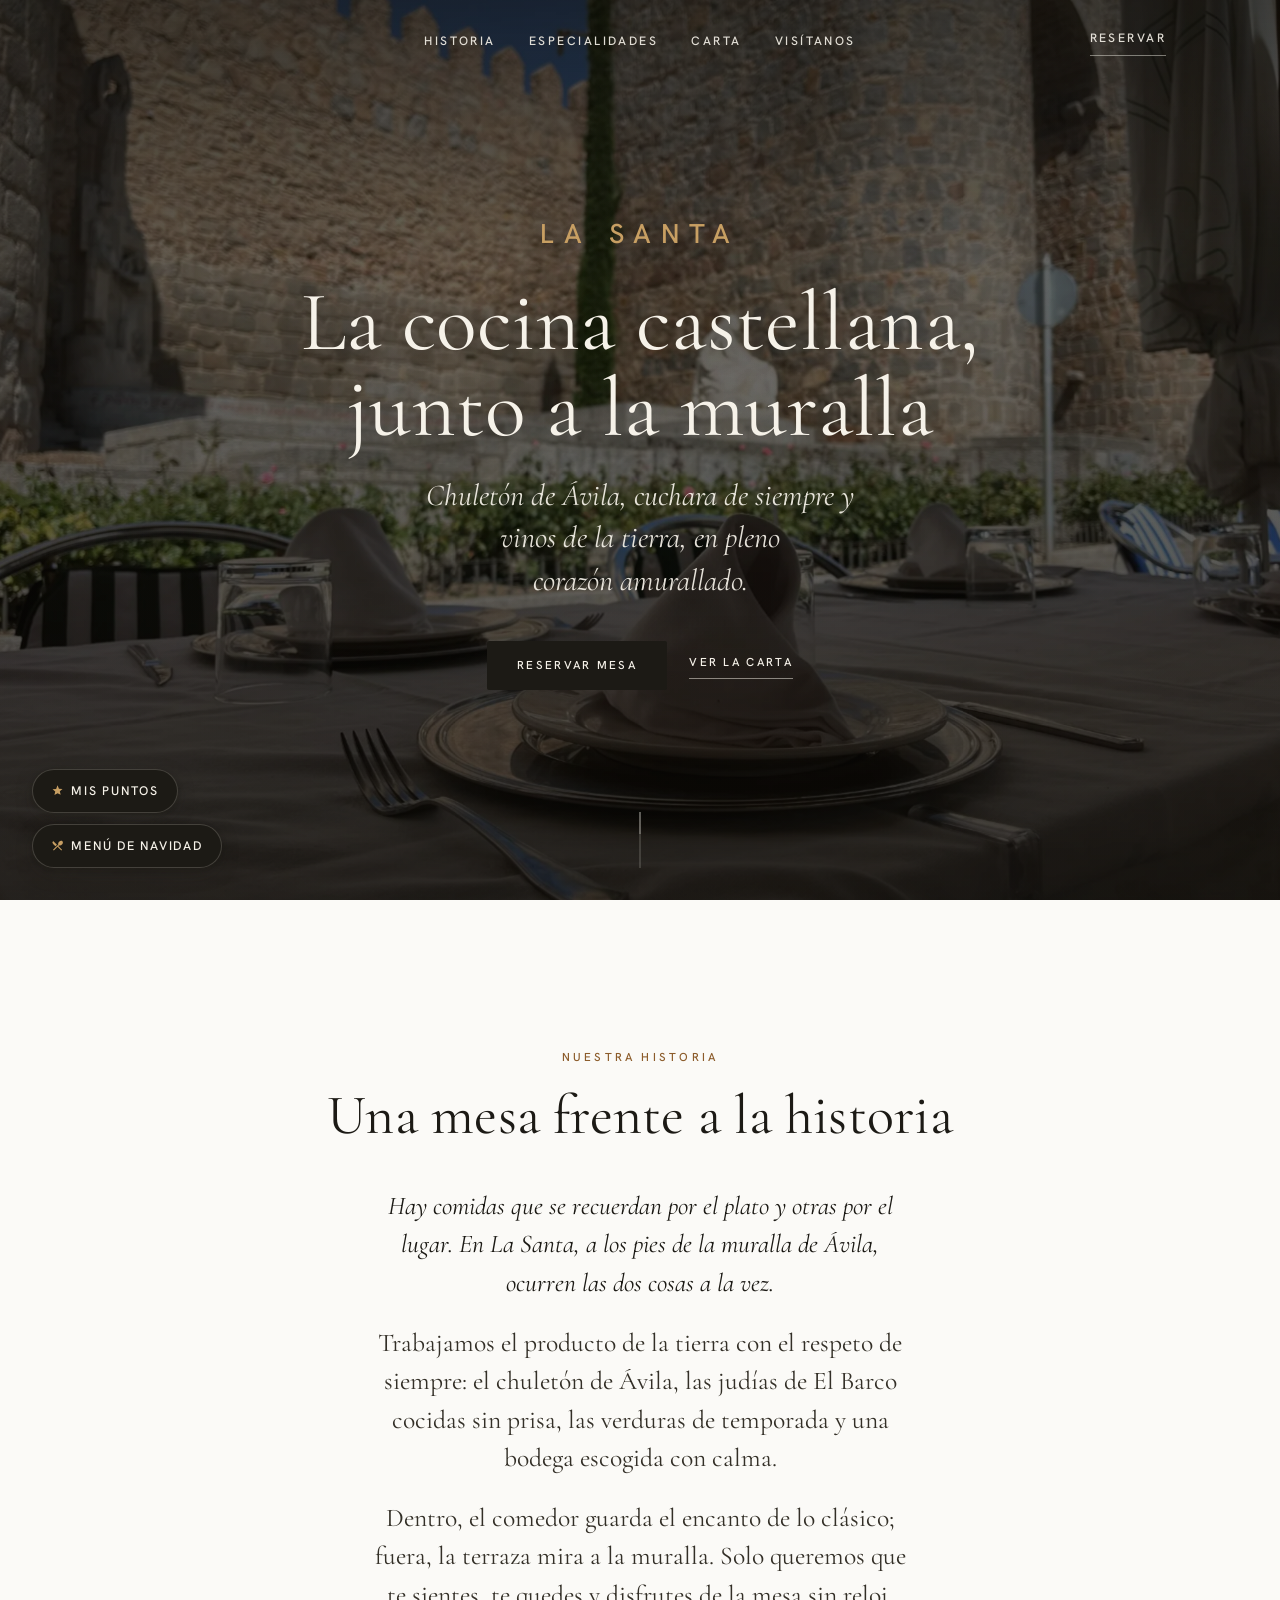
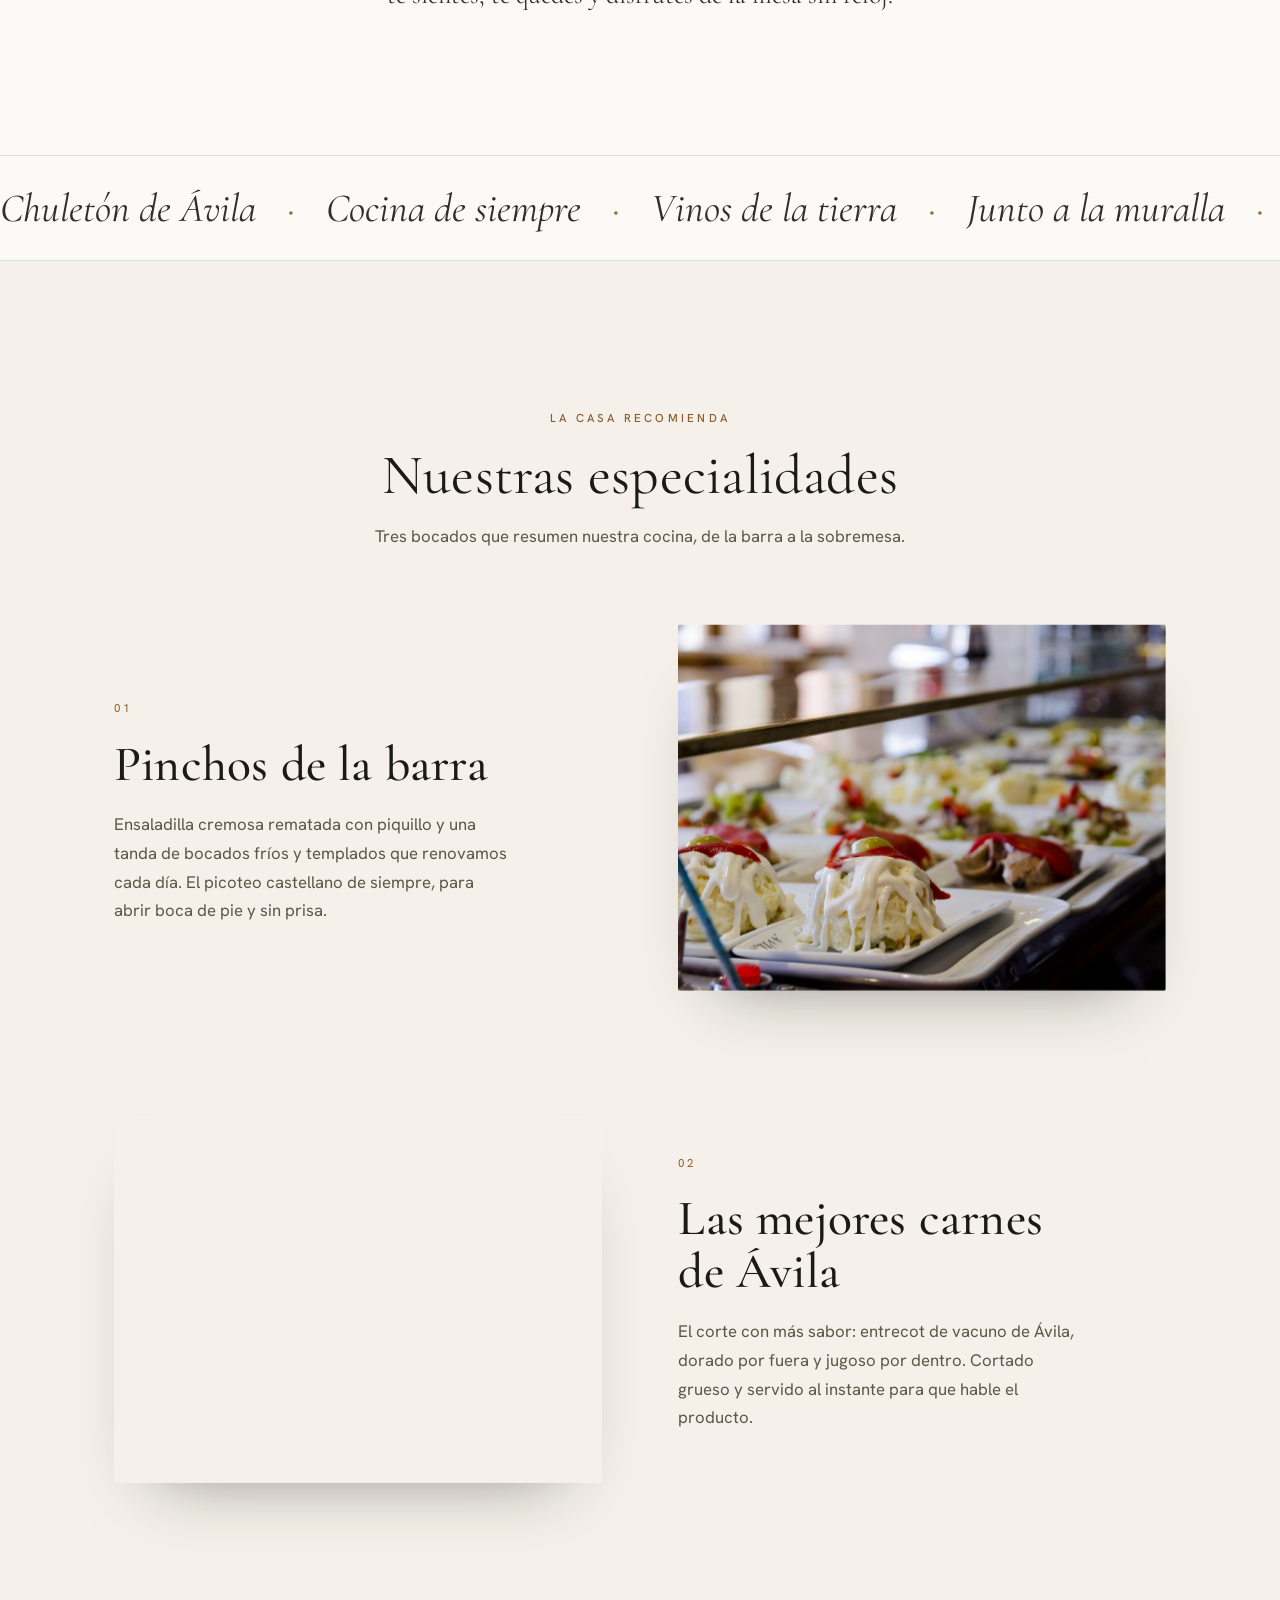
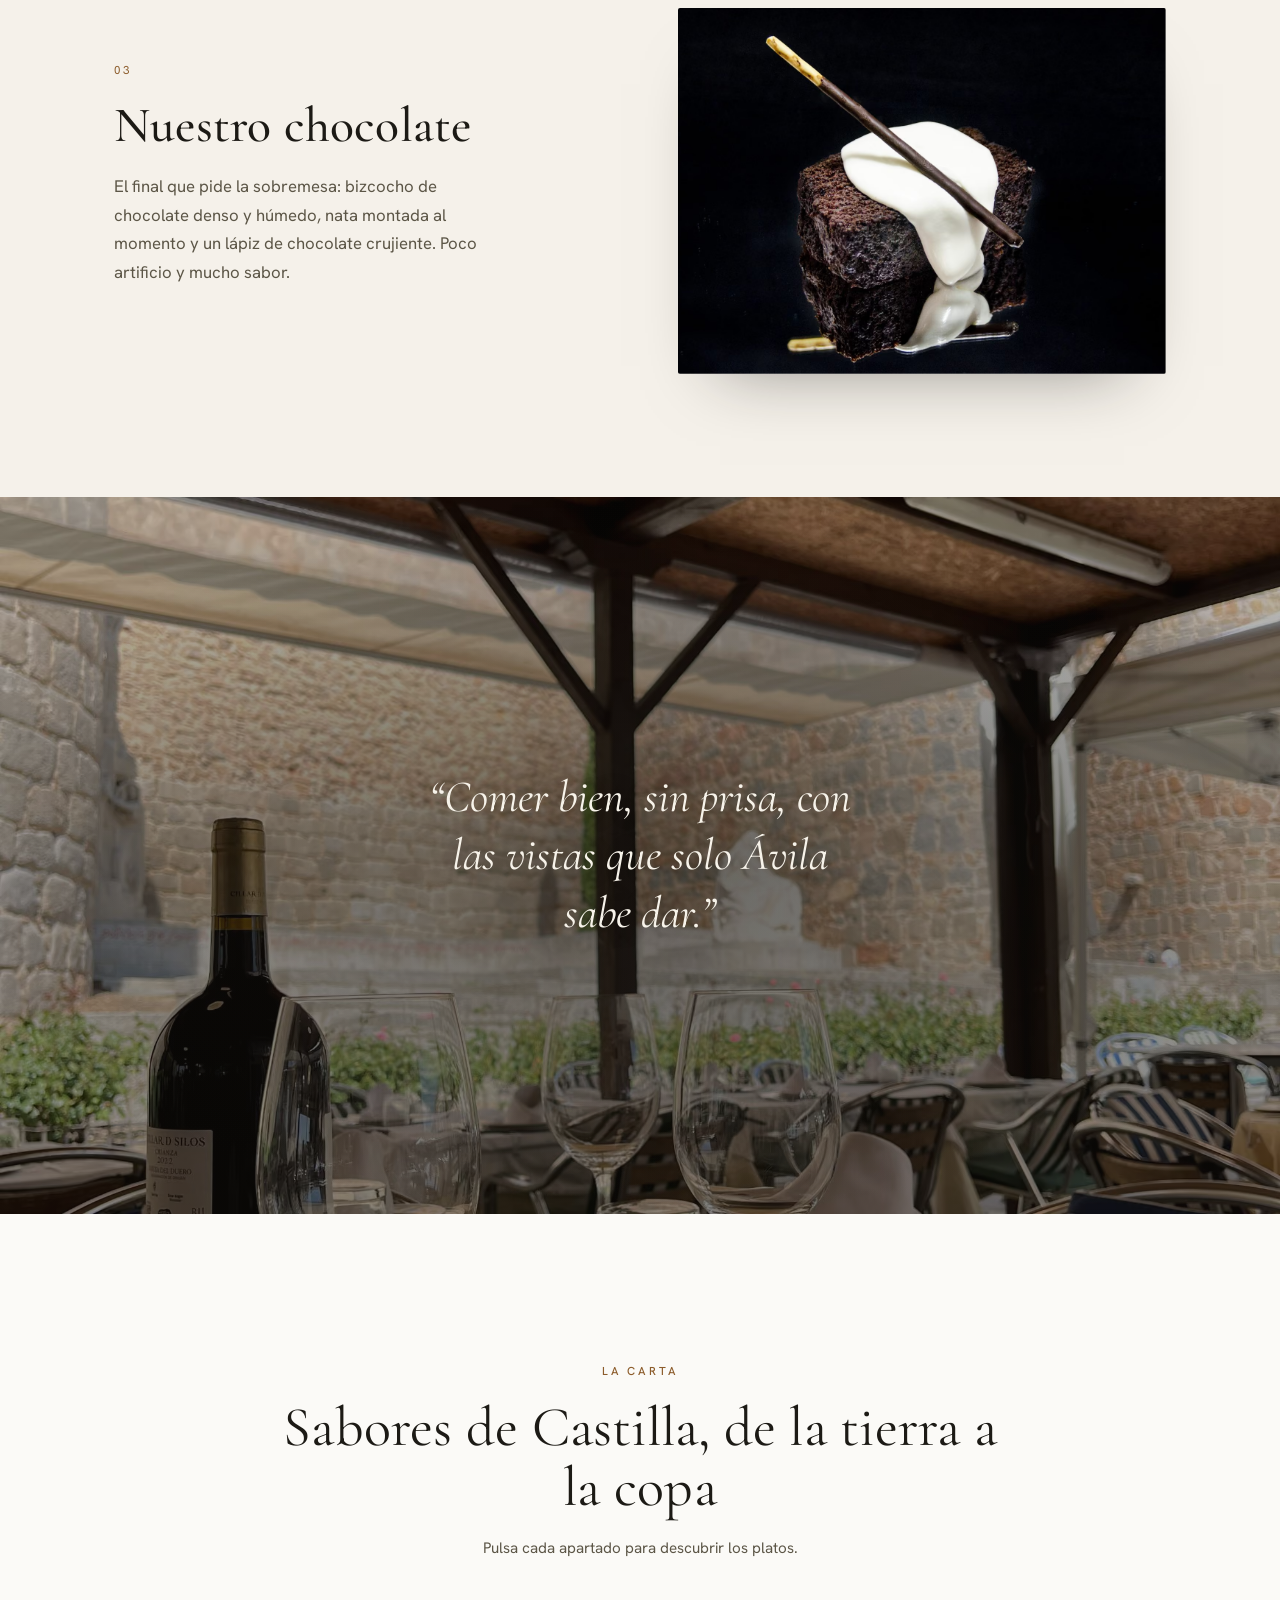
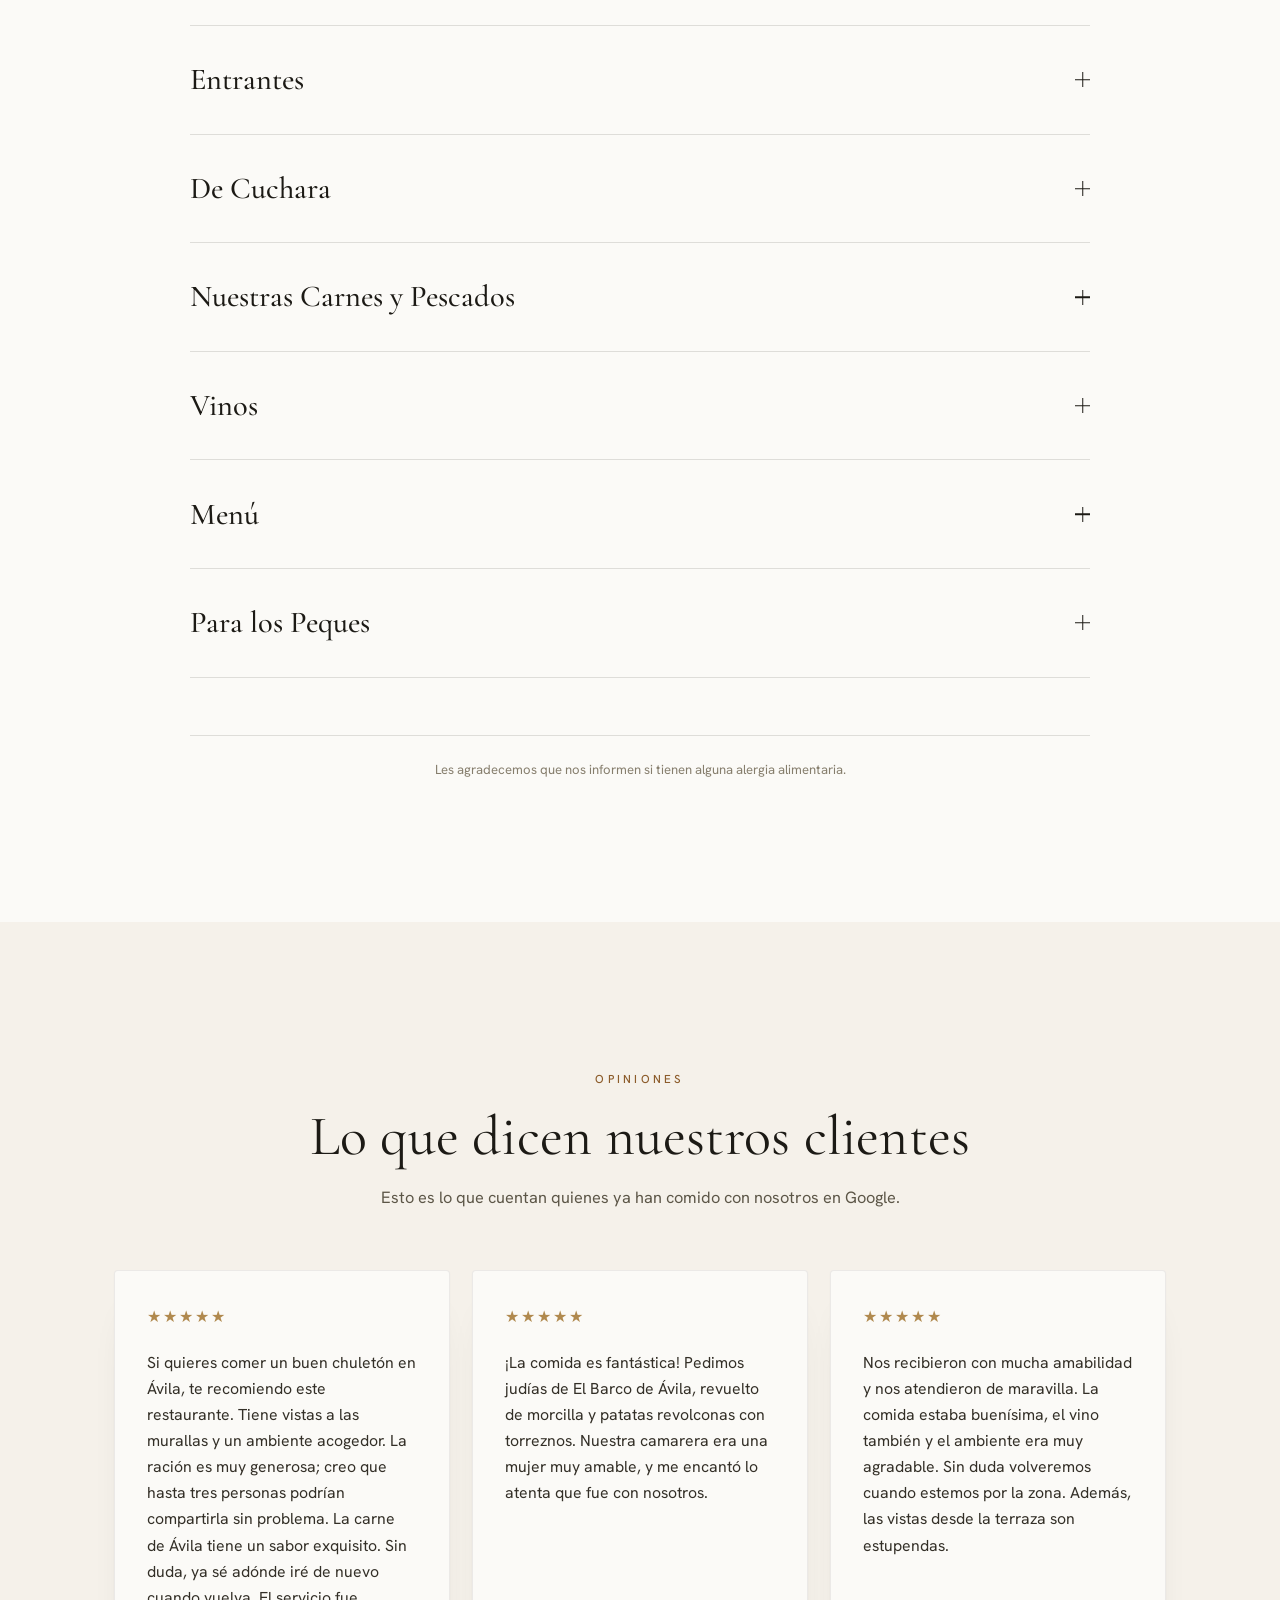
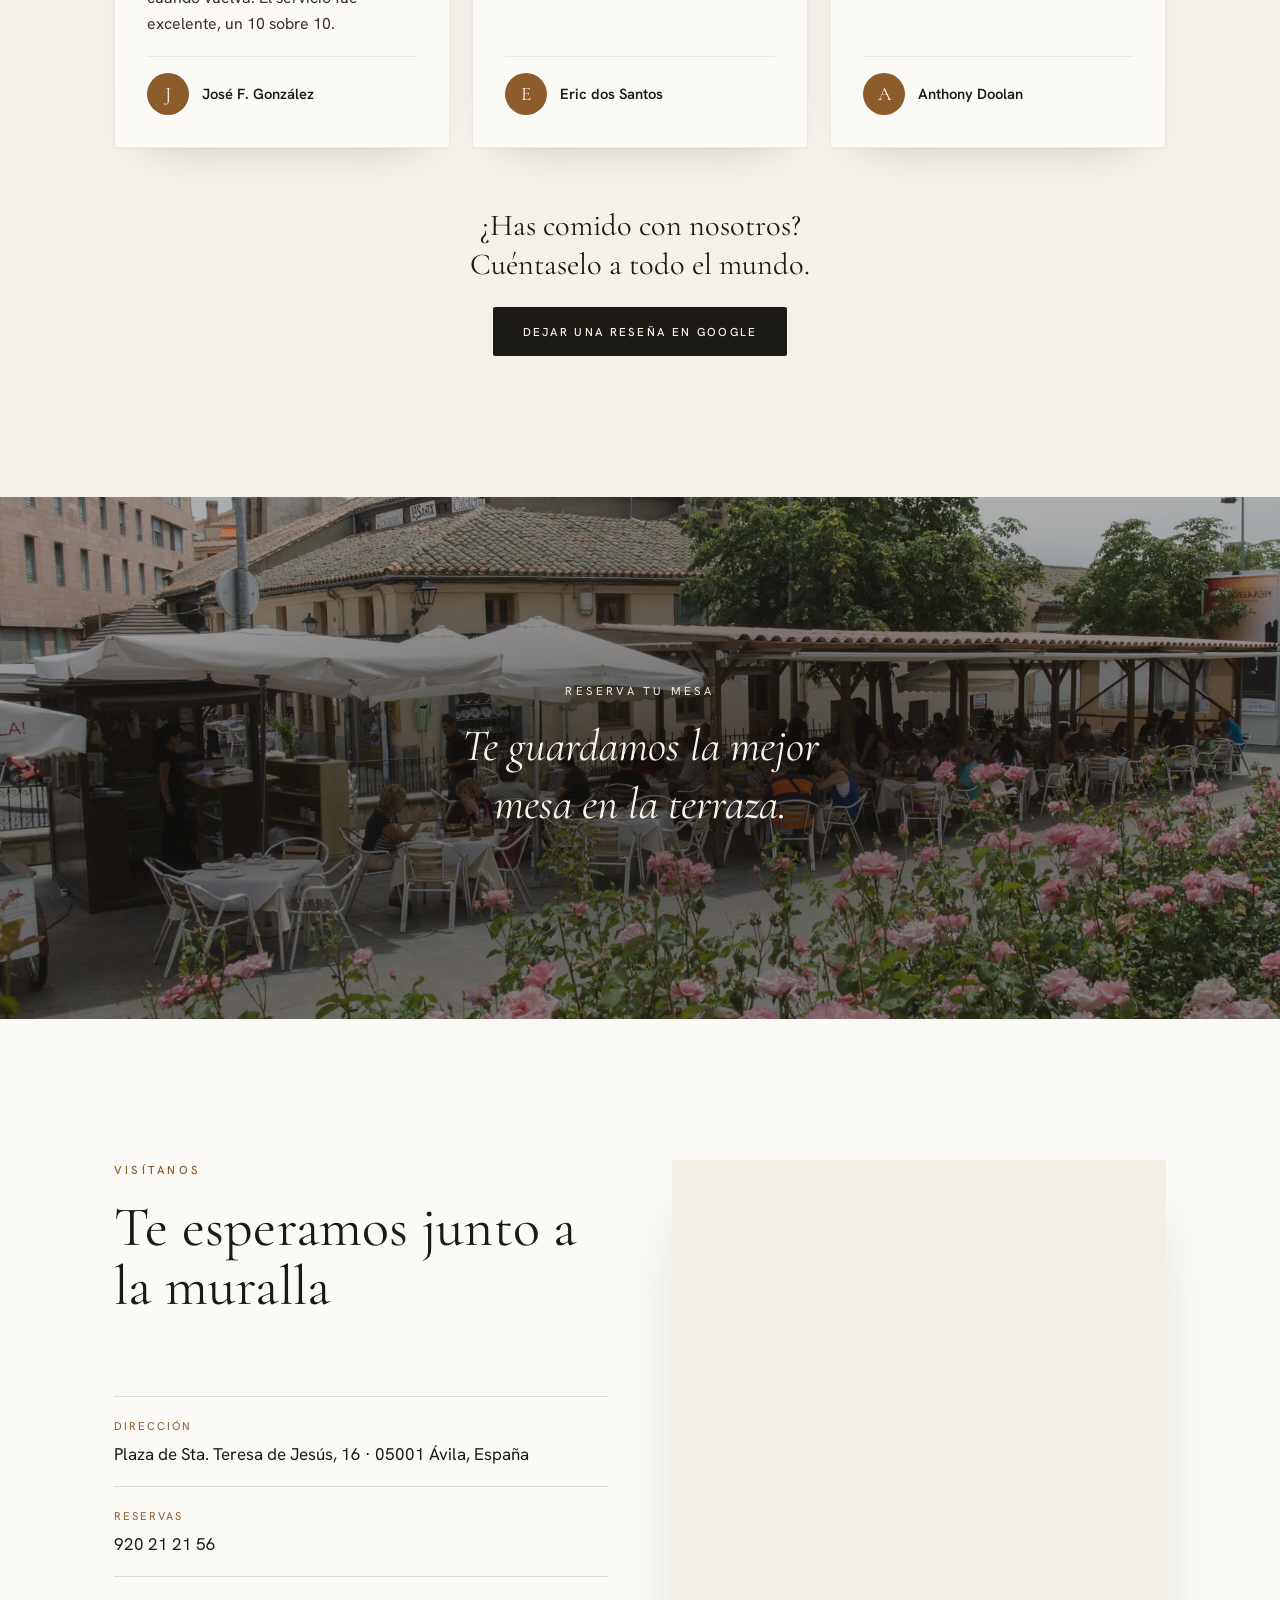
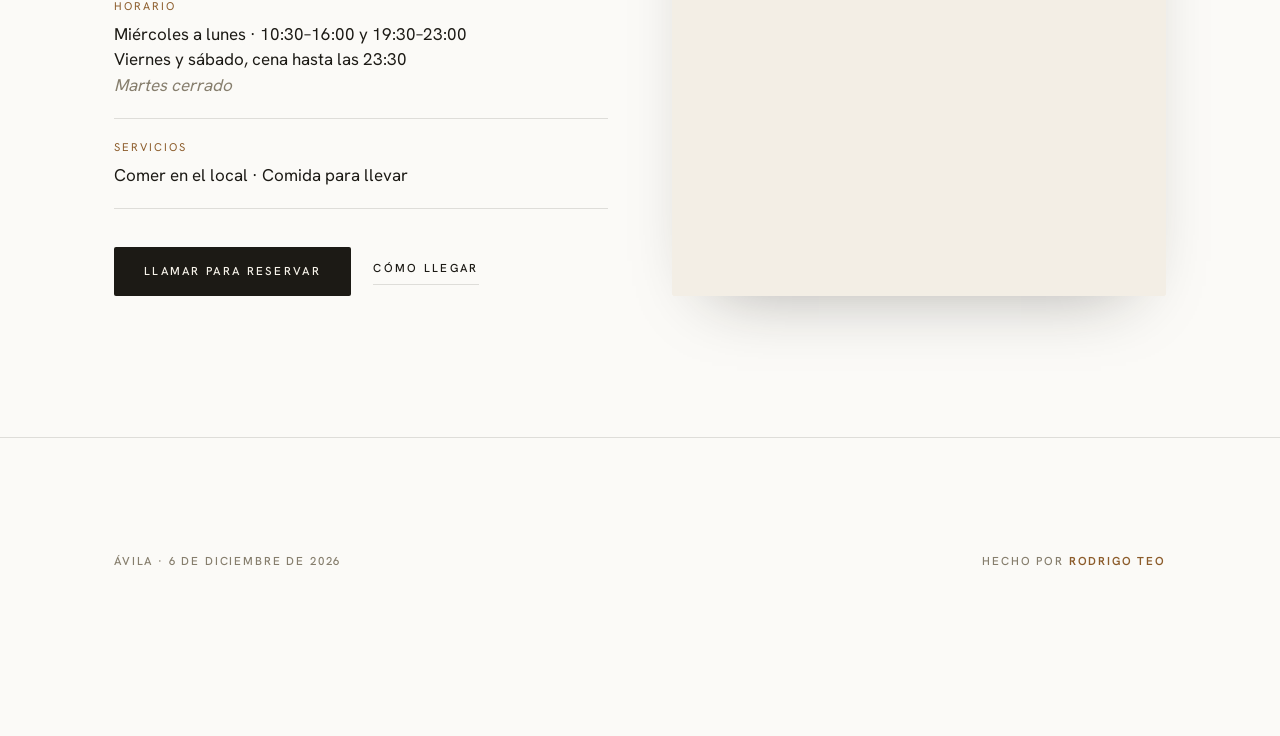
==== site/index.html @ 910de4ee "Mapa vetorial limpo, sem icones, nas cores do La Santa Troca Leaflet por MapLibre com o estilo Posit" ====
<!doctype html>
<html lang="es">
<head>
<meta charset="utf-8">
<meta name="viewport" content="width=device-width, initial-scale=1, viewport-fit=cover">
<title>La Santa</title>
<meta name="description" content="Restaurante La Santa, cocina castellana en el corazón amurallado de Ávila. Chuletón de Ávila, guisos de cuchara, tablas y vinos de la tierra. Reserva tu mesa junto a la muralla.">
<meta name="theme-color" content="#FBFAF7">
<meta name="author" content="Restaurante La Santa">
<link rel="canonical" href="https://restaurantelasanta.es/">

<meta property="og:type" content="restaurant">
<meta property="og:site_name" content="Restaurante La Santa">
<meta property="og:locale" content="es_ES">
<meta property="og:title" content="La Santa · Restaurante Castellano en Ávila">
<meta property="og:description" content="Cocina castellana junto a la muralla de Ávila. Chuletón de Ávila, cuchara, tablas y vinos de la tierra.">
<meta property="og:url" content="https://restaurantelasanta.es/">
<meta property="og:image" content="https://restaurantelasanta.es/images/og-image.jpg">
<meta property="og:image:width" content="1200">
<meta property="og:image:height" content="630">
<meta property="og:image:alt" content="Mesa vestida frente a las murallas de Ávila en el Restaurante La Santa">

<meta name="twitter:card" content="summary_large_image">
<meta name="twitter:title" content="La Santa · Restaurante Castellano en Ávila">
<meta name="twitter:description" content="Cocina castellana junto a la muralla de Ávila. Reserva tu mesa.">
<meta name="twitter:image" content="https://restaurantelasanta.es/images/og-image.jpg">

<link rel="icon" href="favicon.ico?v=2" sizes="any">
<link rel="icon" type="image/png" sizes="32x32" href="favicon-32.png?v=2">
<link rel="icon" type="image/png" sizes="16x16" href="favicon-16.png?v=2">
<link rel="apple-touch-icon" href="apple-touch-icon.png?v=2">
<link rel="manifest" href="site.webmanifest">

<link rel="preload" as="font" type="font/woff2" href="cormorant.woff2" crossorigin>
<link rel="preload" as="font" type="font/woff2" href="cormorant-italic.woff2" crossorigin>
<link rel="preload" as="font" type="font/woff2" href="hanken.woff2" crossorigin>

<link rel="stylesheet" href="styles.css?v=19">
<link rel="preload" as="image" href="hero-2000.webp" type="image/webp" fetchpriority="high">

<script>document.documentElement.classList.add('js');</script>
<noscript><style>.acc__panel{max-height:none!important}.reveal-group>*,[data-reveal],[data-hero]{opacity:1!important;transform:none!important}.hero__slide{opacity:1!important}</style></noscript>

<script type="application/ld+json">
{
  "@context": "https://schema.org",
  "@type": "Restaurant",
  "name": "Restaurante La Santa",
  "description": "Restaurante y cafetería de cocina castellana en el corazón amurallado de Ávila. Especialidad en chuletón de Ávila, platos de cuchara, tablas ibéricas y vinos de la tierra.",
  "image": "https://restaurantelasanta.es/images/og-image.jpg",
  "servesCuisine": ["Castellana", "Española", "Tradicional"],
  "priceRange": "20€–30€",
  "currenciesAccepted": "EUR",
  "acceptsReservations": "True",
  "url": "https://restaurantelasanta.es/",
  "telephone": "+34920212156",
  "hasMenu": "https://restaurantelasanta.es/#carta",
  "address": {
    "@type": "PostalAddress",
    "streetAddress": "Plaza de Sta. Teresa de Jesús, 16",
    "addressLocality": "Ávila", "postalCode": "05001", "addressRegion": "Ávila", "addressCountry": "ES"
  },
  "geo": { "@type": "GeoCoordinates", "latitude": 40.6553, "longitude": -4.6961 },
  "review": [
    {"@type":"Review","author":{"@type":"Person","name":"José F. González"},"reviewRating":{"@type":"Rating","ratingValue":"5","bestRating":"5"},"reviewBody":"Si quieres comer un buen chuletón en Ávila, te recomiendo este restaurante. Vistas a las murallas, ambiente acogedor, ración muy generosa y carne de Ávila de sabor exquisito. El servicio, un 10 sobre 10."},
    {"@type":"Review","author":{"@type":"Person","name":"Eric dos Santos"},"reviewRating":{"@type":"Rating","ratingValue":"5","bestRating":"5"},"reviewBody":"¡La comida es fantástica! Judías de El Barco de Ávila, revuelto de morcilla y patatas revolconas con torreznos. Trato muy amable y atento."},
    {"@type":"Review","author":{"@type":"Person","name":"Anthony Doolan"},"reviewRating":{"@type":"Rating","ratingValue":"5","bestRating":"5"},"reviewBody":"Nos recibieron con mucha amabilidad. La comida buenísima, el vino también y el ambiente muy agradable. Las vistas desde la terraza son estupendas."}
  ],
  "openingHoursSpecification": [
    {"@type":"OpeningHoursSpecification","dayOfWeek":["Wednesday","Thursday","Friday","Saturday","Sunday","Monday"],"opens":"10:30","closes":"16:00"},
    {"@type":"OpeningHoursSpecification","dayOfWeek":["Wednesday","Thursday","Sunday","Monday"],"opens":"19:30","closes":"23:00"},
    {"@type":"OpeningHoursSpecification","dayOfWeek":["Friday","Saturday"],"opens":"19:30","closes":"23:30"}
  ]
}
</script>
</head>
<body>

<a class="skip-link" href="#contenido">Saltar al contenido</a>

<!-- NAV -->
<header class="nav" id="nav" data-nav>
  <div class="nav__inner">
    <span class="nav__spacer" aria-hidden="true"></span>
    <nav class="nav__links" aria-label="Navegación principal">
      <a href="#historia">Historia</a>
      <a href="#especialidades">Especialidades</a>
      <a href="#carta">Carta</a>
      <a href="#info">Visítanos</a>
    </nav>
    <div class="nav__actions">
      <a class="nav__reserve" href="#info" data-scroll>Reservar</a>
      <button class="nav__toggle" type="button" aria-label="Abrir menú" aria-expanded="false" aria-controls="mobileMenu" data-menu-toggle><span></span><span></span></button>
    </div>
  </div>
</header>

<!-- MOBILE MENU -->
<div class="mobile-menu" id="mobileMenu" data-mobile-menu aria-hidden="true">
  <nav class="mobile-menu__nav" aria-label="Navegación móvil">
    <a href="#inicio" data-scroll>Inicio</a>
    <a href="#historia" data-scroll>Historia</a>
    <a href="#especialidades" data-scroll>Especialidades</a>
    <a href="#carta" data-scroll>Carta</a>
    <a href="#info" data-scroll>Visítanos</a>
  </nav>
  <div class="mobile-menu__foot">
    <a class="btn btn--solid" href="tel:+34920212156">Llamar · 920 21 21 56</a>
    <p>Plaza de Sta. Teresa de Jesús, 16 · Ávila</p>
  </div>
</div>

<main id="contenido">

  <!-- HERO -->
  <section class="hero" id="inicio">
    <div class="hero__slides" data-slideshow>
      <div class="hero__slide hero__slide--1 is-active" role="img" aria-label="Mesa vestida frente a las murallas medievales de Ávila"></div>
      <div class="hero__slide hero__slide--2" aria-hidden="true"></div>
      <div class="hero__slide hero__slide--3" aria-hidden="true"></div>
    </div>
    <div class="hero__scrim"></div>
    <div class="hero__content">
      <p class="eyebrow eyebrow--brand" data-hero="1">La Santa</p>
      <h1 class="hero__title" data-hero="2">La cocina castellana,<br>junto a la muralla</h1>
      <p class="hero__lead" data-hero="3">Chuletón de Ávila, cuchara de siempre y vinos de la tierra, en pleno corazón&nbsp;amurallado.</p>
      <div class="hero__actions" data-hero="4">
        <a class="btn btn--solid btn--lg" href="#info" data-scroll>Reservar mesa</a>
        <a class="btn btn--line-light" href="#carta" data-scroll>Ver la carta</a>
      </div>
    </div>
    <a class="hero__scroll" href="#historia" data-scroll aria-label="Bajar"><span></span></a>
  </section>

  <!-- HISTORIA -->
  <section class="story section" id="historia">
    <div class="wrap story__inner reveal-group">
      <p class="eyebrow" data-reveal>Nuestra Historia</p>
      <h2 class="section__title" data-reveal>Una mesa frente a la historia</h2>
      <div class="story__text">
        <p class="story__lead" data-reveal>Hay comidas que se recuerdan por el plato y otras por el lugar. En La Santa, a los pies de la muralla de Ávila, ocurren las dos cosas a la vez.</p>
        <p data-reveal>Trabajamos el producto de la tierra con el respeto de siempre: el chuletón de Ávila, las judías de El Barco cocidas sin prisa, las verduras de temporada y una bodega escogida con calma.</p>
        <p data-reveal>Dentro, el comedor guarda el encanto de lo clásico; fuera, la terraza mira a la muralla. Solo queremos que te sientes, te quedes y disfrutes de la mesa sin&nbsp;reloj.</p>
      </div>
    </div>
  </section>

  <!-- MARQUEE -->
  <div class="marquee" aria-hidden="true">
    <div class="marquee__track">
      <span>Chuletón de Ávila <i>·</i> Cocina de siempre <i>·</i> Vinos de la tierra <i>·</i> Junto a la muralla <i>·</i>&nbsp;</span>
      <span>Chuletón de Ávila <i>·</i> Cocina de siempre <i>·</i> Vinos de la tierra <i>·</i> Junto a la muralla <i>·</i>&nbsp;</span>
    </div>
  </div>

  <!-- ESPECIALIDADES -->
  <section class="specials section" id="especialidades">
    <div class="wrap">
      <header class="specials__head reveal-group">
        <p class="eyebrow" data-reveal>La casa recomienda</p>
        <h2 class="section__title" data-reveal>Nuestras especialidades</h2>
        <p class="specials__intro" data-reveal>Tres bocados que resumen nuestra cocina, de la barra a la sobremesa.</p>
      </header>

      <div class="feats">
        <article class="feat" data-feat>
          <div class="feat__text">
            <span class="feat__num">01</span>
            <h3 class="feat__title">Pinchos de la barra</h3>
            <p class="feat__desc">Ensaladilla cremosa rematada con piquillo y una tanda de bocados fríos y templados que renovamos cada día. El picoteo castellano de siempre, para abrir boca de pie y sin prisa.</p>
          </div>
          <figure class="feat__media">
            <picture>
              <source type="image/avif" srcset="pinchos.avif">
              <source type="image/webp" srcset="pinchos.webp">
              <img src="pinchos.jpg" width="1500" height="994" loading="lazy" decoding="async"
                   alt="Surtido de pinchos de La Santa en la barra, con ensaladilla coronada de pimiento del piquillo">
            </picture>
          </figure>
        </article>

        <article class="feat feat--reverse" data-feat>
          <div class="feat__text">
            <span class="feat__num">02</span>
            <h3 class="feat__title">Las mejores carnes de&nbsp;Ávila</h3>
            <p class="feat__desc">El corte con más sabor: entrecot de vacuno de Ávila, dorado por fuera y jugoso por dentro. Cortado grueso y servido al instante para que hable el producto.</p>
          </div>
          <figure class="feat__media">
            <picture>
              <source type="image/avif" srcset="carne.avif">
              <source type="image/webp" srcset="carne.webp">
              <img src="carne.jpg" width="1500" height="1000" loading="lazy" decoding="async"
                   alt="Entrecot de ternera de Ávila cortado en lonchas, con la carne roja y jugosa">
            </picture>
          </figure>
        </article>

        <article class="feat" data-feat>
          <div class="feat__text">
            <span class="feat__num">03</span>
            <h3 class="feat__title">Nuestro chocolate</h3>
            <p class="feat__desc">El final que pide la sobremesa: bizcocho de chocolate denso y húmedo, nata montada al momento y un lápiz de chocolate crujiente. Poco artificio y mucho sabor.</p>
          </div>
          <figure class="feat__media">
            <picture>
              <source type="image/avif" srcset="postre.avif">
              <source type="image/webp" srcset="postre.webp">
              <img src="postre.jpg" width="1500" height="994" loading="lazy" decoding="async"
                   alt="Postre de bizcocho de chocolate con nata montada y un lápiz de chocolate, sobre fondo oscuro">
            </picture>
          </figure>
        </article>
      </div>
    </div>
  </section>

  <!-- IMAGE BAND -->
  <div class="band band--full" data-reveal>
    <picture>
      <source type="image/avif" srcset="terrace-wide.avif">
      <source type="image/webp" srcset="terrace-wide.webp">
      <img src="terrace-wide.jpg" width="2000" height="1120" loading="lazy" decoding="async"
           alt="Mesa de la terraza de La Santa, con vino y copas, frente a la muralla de Ávila y el monumento a Santa Teresa">
    </picture>
    <div class="band__quote"><p>“Comer bien, sin prisa, con las vistas que solo Ávila sabe dar.”</p></div>
  </div>

  <!-- CARTA -->
  <section class="menu section" id="carta">
    <div class="wrap">
      <header class="menu__head reveal-group">
        <p class="eyebrow" data-reveal>La carta</p>
        <h2 class="section__title" data-reveal>Sabores de Castilla, de la tierra a la copa</h2>
        <p class="menu__note" data-reveal>Pulsa cada apartado para descubrir los platos.</p>
      </header>

      <div class="acc reveal-group" data-acc>
        <div class="acc__item" data-reveal>
          <button class="acc__btn" type="button" aria-expanded="false"><span>Entrantes</span><span class="acc__ic" aria-hidden="true"></span></button>
          <div class="acc__panel"><div class="acc__inner"><ul class="dish-list">
            <li><span>Flor de Alcachofa con Habitas y Jamón</span></li>
            <li><span>Espárragos de Navarra</span></li>
            <li><span>Ensalada Mixta</span></li>
            <li><span>Ensalada Templada de Chipirones</span></li>
            <li><span>Ensalada de Bonito y Pimientos Asados</span></li>
            <li><span>Carambola de Croquetas Caseras</span></li>
            <li><span>Revuelto de Morcilla</span></li>
            <li><span>Chipirones Rellenos en Tinta</span></li>
            <li><span>Chipirones a la Plancha</span></li>
            <li><span>Chipirones a la Andaluza</span></li>
            <li><span>Pulpo a la Gallega</span></li>
            <li><span>Anchoas de Santoña</span><em>Serie Oro</em></li>
            <li><span>Jamón Ibérico de Bellota</span></li>
            <li><span>Queso Curado</span></li>
            <li><span>Cinco Quesos</span></li>
          </ul></div></div>
        </div>

        <div class="acc__item" data-reveal>
          <button class="acc__btn" type="button" aria-expanded="false"><span>De Cuchara</span><span class="acc__ic" aria-hidden="true"></span></button>
          <div class="acc__panel"><div class="acc__inner"><ul class="dish-list">
            <li><span>Patatas Revolconas con Torreznos</span><em>Plato típico</em></li>
            <li><span>Judías de El Barco de Ávila</span><em>Plato típico</em></li>
            <li><span>Sopa Castellana</span><em>Plato típico</em></li>
            <li><span>Consomé al Jerez</span></li>
            <li><span>Espagueti a la Boloñesa</span></li>
            <li><span>Gazpacho</span><em>De temporada</em></li>
          </ul></div></div>
        </div>

        <div class="acc__item" data-reveal>
          <button class="acc__btn" type="button" aria-expanded="false"><span>Nuestras Carnes y Pescados</span><span class="acc__ic" aria-hidden="true"></span></button>
          <div class="acc__panel"><div class="acc__inner"><ul class="dish-list dish-list--single">
            <li><span>Chuletón de Ternera de Ávila</span><em>Plato típico</em></li>
            <li><span>Bistec de Ternera de Ávila</span></li>
            <li><span>Entrecot de Ternera de Ávila</span></li>
            <li><span>Solomillo de Ternera de Ávila</span></li>
            <li><span>Chuletillas de Lechal</span></li>
            <li><span>Cochinillo Cochifrito</span></li>
            <li class="dish--note"><span>Parrillada</span><em>2 personas</em><span class="dish__note">Entrecot de ternera, choricillos, morcilla, brochetas y patatas fritas</span></li>
            <li><span>Rodaballo</span></li>
            <li><span>Bacalao a la Bilbaína</span></li>
            <li><span>Bacalao Rebozado</span></li>
            <li><span>Lubina</span><em>A la plancha o a la espalda</em></li>
          </ul></div></div>
        </div>

        <div class="acc__item" data-reveal>
          <button class="acc__btn" type="button" aria-expanded="false"><span>Vinos</span><span class="acc__ic" aria-hidden="true"></span></button>
          <div class="acc__panel"><div class="acc__inner">
            <div class="dish-group">
              <p class="dish-sub">Tintos</p>
              <ul class="dish-list dish-list--single">
                <li><span>Vino de la Casa</span><em>Tinto joven · 75 cl</em></li>
                <li><span>Ribera</span><em>Tinto roble · 50 cl</em></li>
                <li><span>Traslascuestas</span><em>Tinto roble · 75 cl</em></li>
                <li><span>Emilio Moro</span><em>Tinto · 75 cl</em></li>
                <li><span>Dehesa de los Canónigos</span><em>Tinto · 75 cl</em></li>
                <li><span>CVNE</span><em>Tinto crianza · 75 cl</em></li>
                <li><span>Ramón Bilbao</span><em>Tinto crianza · 75 cl</em></li>
                <li><span>Rioja</span><em>Tinto crianza · 50 cl</em></li>
                <li><span>Marqués de Murrieta</span><em>Tinto reserva · 75 cl</em></li>
                <li><span>Pago de los Capellanes</span><em>Tinto crianza · 75 cl</em></li>
                <li><span>Matarromera</span><em>Tinto crianza · 75 cl</em></li>
                <li><span>Arzuaga</span><em>Tinto crianza · 75 cl</em></li>
                <li><span>Pesquera</span><em>Tinto crianza · 75 cl</em></li>
                <li><span>Ramón Bilbao Ed. Limitada</span><em>Tinto crianza · 75 cl</em></li>
                <li><span>Marqués de Arienzo</span><em>Tinto crianza · 75 cl</em></li>
                <li><span>Orube (Selección Familia)</span><em>Tinto crianza · 75 cl</em></li>
                <li><span>Tomás Postigo</span><em>Tinto · 75 cl</em></li>
              </ul>
            </div>
            <div class="dish-group">
              <p class="dish-sub">Blancos</p>
              <ul class="dish-list dish-list--single">
                <li><span>Vino de la Casa</span><em>Blanco verdejo · 75 cl</em></li>
                <li><span>Yllera 5.5</span><em>Blanco frizzante · 75 cl</em></li>
                <li><span>Diamante</span><em>Blanco semidulce · 75 cl</em></li>
                <li><span>Mar de Frades</span><em>Blanco albariño · 75 cl</em></li>
                <li><span>Polvorete</span><em>Blanco · 75 cl</em></li>
                <li><span>Circe</span><em>Blanco verdejo · 75 cl</em></li>
              </ul>
            </div>
            <div class="dish-group">
              <p class="dish-sub">Rosados</p>
              <ul class="dish-list dish-list--single">
                <li><span>Nicte</span><em>Rosado pálido · 75 cl</em></li>
                <li><span>Marqués de Riscal XR</span><em>Rosado · 75 cl</em></li>
                <li><span>Emina Rosé (Prestigio)</span><em>Rosado · 75 cl</em></li>
              </ul>
            </div>
            <div class="dish-group">
              <p class="dish-sub">Cavas y Sidras</p>
              <ul class="dish-list dish-list--single">
                <li><span>Juve y Camps Reserva</span><em>Cava · 75 cl</em></li>
                <li><span>Palacio de Bornos</span><em>Cava brut · 75 cl</em></li>
              </ul>
            </div>
          </div></div>
        </div>

        <div class="acc__item" data-reveal>
          <button class="acc__btn" type="button" aria-expanded="false"><span>Menú</span><span class="acc__ic" aria-hidden="true"></span></button>
          <div class="acc__panel"><div class="acc__inner acc__inner--cols">
            <div class="dish-group">
              <p class="dish-sub">Primeros <em>a elegir</em></p>
              <ul class="dish-list"><li><span>Patatas Revolconas con Torreznos</span></li><li><span>Ensalada Mixta</span></li><li><span>Gazpacho (temporada)</span></li></ul>
            </div>
            <div class="dish-group">
              <p class="dish-sub">Segundos <em>a elegir</em></p>
              <ul class="dish-list"><li><span>Solomillo de Ternera de Ávila</span></li><li><span>Bacalao a la Bilbaína</span></li></ul>
            </div>
            <div class="dish-group">
              <p class="dish-sub">Postres <em>a elegir</em></p>
              <ul class="dish-list"><li><span>Flan Casero</span></li><li><span>Tarta Casera</span></li></ul>
            </div>
            <div class="dish-group dish-group--includes">
              <p class="dish-sub">Incluye</p>
              <p class="dish-includes">Pan · Copa de vino, cerveza, refresco o agua mineral</p>
            </div>
          </div></div>
        </div>

        <div class="acc__item" data-reveal>
          <button class="acc__btn" type="button" aria-expanded="false"><span>Para los Peques</span><span class="acc__ic" aria-hidden="true"></span></button>
          <div class="acc__panel"><div class="acc__inner">
            <p class="dish-sub">Plato Combinado</p>
            <ul class="dish-list dish-list--single">
              <li><span>Espagueti con Tomate</span></li>
              <li><span>Lomo a la Plancha con Patatas Fritas</span></li>
              <li><span>Flan Casero</span></li>
            </ul>
            <div class="dish-group dish-group--includes">
              <p class="dish-sub">Incluye</p>
              <p class="dish-includes">Pan · Refresco o agua mineral</p>
            </div>
          </div></div>
        </div>
      </div>

      <p class="menu__legal">Les agradecemos que nos informen si tienen alguna alergia alimentaria.</p>
    </div>
  </section>

  <!-- OPINIONES -->
  <section class="reviews section" id="opiniones">
    <div class="wrap">
      <header class="reviews__head reveal-group">
        <p class="eyebrow" data-reveal>Opiniones</p>
        <h2 class="section__title" data-reveal>Lo que dicen nuestros clientes</h2>
        <p class="reviews__sub" data-reveal>Esto es lo que cuentan quienes ya han comido con nosotros en Google.</p>
      </header>

      <ul class="reviews__grid reveal-group">
        <li class="review-card" data-reveal>
          <span class="review-card__stars" aria-label="5 de 5 estrellas">★★★★★</span>
          <p class="review-card__text">Si quieres comer un buen chuletón en Ávila, te recomiendo este restaurante. Tiene vistas a las murallas y un ambiente acogedor. La ración es muy generosa; creo que hasta tres personas podrían compartirla sin problema. La carne de Ávila tiene un sabor exquisito. Sin duda, ya sé adónde iré de nuevo cuando vuelva. El servicio fue excelente, un 10 sobre 10.</p>
          <footer class="review-card__foot">
            <span class="review-card__avatar">J</span>
            <span class="review-card__who"><strong>José F. González</strong></span>
          </footer>
        </li>
        <li class="review-card" data-reveal>
          <span class="review-card__stars" aria-label="5 de 5 estrellas">★★★★★</span>
          <p class="review-card__text">¡La comida es fantástica! Pedimos judías de El Barco de Ávila, revuelto de morcilla y patatas revolconas con torreznos. Nuestra camarera era una mujer muy amable, y me encantó lo atenta que fue con nosotros.</p>
          <footer class="review-card__foot">
            <span class="review-card__avatar">E</span>
            <span class="review-card__who"><strong>Eric dos Santos</strong></span>
          </footer>
        </li>
        <li class="review-card" data-reveal>
          <span class="review-card__stars" aria-label="5 de 5 estrellas">★★★★★</span>
          <p class="review-card__text">Nos recibieron con mucha amabilidad y nos atendieron de maravilla. La comida estaba buenísima, el vino también y el ambiente era muy agradable. Sin duda volveremos cuando estemos por la zona. Además, las vistas desde la terraza son estupendas.</p>
          <footer class="review-card__foot">
            <span class="review-card__avatar">A</span>
            <span class="review-card__who"><strong>Anthony Doolan</strong></span>
          </footer>
        </li>
      </ul>

      <div class="reviews__cta reveal-group" data-reveal>
        <p>¿Has comido con nosotros? Cuéntaselo a todo el mundo.</p>
        <a class="btn btn--solid btn--lg" href="https://maps.app.goo.gl/7zEShoAdbnEdXMhR7" target="_blank" rel="noopener">Dejar una reseña en Google</a>
      </div>
    </div>
  </section>

  <!-- INVITE BAND -->
  <div class="band" data-reveal>
    <picture>
      <source type="image/avif" srcset="terraza-wide.avif">
      <source type="image/webp" srcset="terraza-wide.webp">
      <img src="terraza-wide.jpg" width="2000" height="1325" loading="lazy" decoding="async"
           alt="Terraza del Restaurante La Santa en la plaza de Ávila, con mesas, sombrillas y rosales en flor">
    </picture>
    <div class="band__quote"><div class="band__quote-in">
      <p class="eyebrow eyebrow--light">Reserva tu mesa</p>
      <p>Te guardamos la mejor mesa en la terraza.</p>
    </div></div>
  </div>

  <!-- INFO -->
  <section class="info section" id="info">
    <div class="wrap info__grid">
      <div class="info__panel reveal-group">
        <p class="eyebrow" data-reveal>Visítanos</p>
        <h2 class="section__title" data-reveal>Te esperamos junto a la muralla</h2>
        <ul class="info__list reveal-group" data-reveal>
          <li><span class="info__k">Dirección</span><span class="info__v">Plaza de Sta. Teresa de Jesús, 16 · 05001 Ávila, España</span></li>
          <li><span class="info__k">Reservas</span><a class="info__v info__v--link" href="tel:+34920212156">920 21 21 56</a></li>
          <li><span class="info__k">Horario</span><span class="info__v">Miércoles a lunes · 10:30–16:00 y 19:30–23:00<br>Viernes y sábado, cena hasta las 23:30<br><em>Martes cerrado</em></span></li>
          <li><span class="info__k">Servicios</span><span class="info__v">Comer en el local · Comida para llevar</span></li>
        </ul>
        <div class="info__actions reveal-group" data-reveal>
          <a class="btn btn--solid btn--lg" href="tel:+34920212156">Llamar para reservar</a>
          <a class="btn btn--line" href="https://www.google.com/maps/dir/?api=1&destination=Restaurante+La+Santa+Plaza+de+Santa+Teresa+de+Jesus+16+Avila" target="_blank" rel="noopener">Cómo llegar</a>
        </div>
      </div>
      <figure class="info__map reveal-group" data-reveal>
        <div class="info__map-canvas" data-map role="region" aria-label="Mapa: Restaurante La Santa, Plaza de Sta. Teresa de Jesús 16, Ávila"></div>
        <noscript>
          <iframe title="Mapa de la ubicación del Restaurante La Santa en Ávila"
                  src="https://www.openstreetmap.org/export/embed.html?bbox=-4.6992%2C40.6529%2C-4.6944%2C40.6553&layer=mapnik&marker=40.6541189%2C-4.6968026"
                  loading="lazy" referrerpolicy="no-referrer-when-downgrade"></iframe>
        </noscript>
      </figure>
    </div>
  </section>
</main>

<footer class="footer">
  <div class="wrap footer__inner">
    <p class="footer__meta">Ávila · <span data-date>6 de agosto de 2026</span></p>
    <p class="footer__credit">Hecho por <a href="https://www.instagram.com/rodrigoteo_/" target="_blank" rel="noopener"><strong>Rodrigo Teo</strong></a></p>
  </div>
</footer>

<button class="to-top" type="button" aria-label="Volver arriba" data-to-top>
  <svg viewBox="0 0 24 24" width="16" height="16"><path fill="none" stroke="currentColor" stroke-width="1.7" stroke-linecap="round" stroke-linejoin="round" d="M12 19V5M12 5l6 6M12 5l-6 6"/></svg>
</button>

<!-- ===== Botón flotante: Fidelidad / Mis puntos ===== -->
<style>
  .loyalty-fab{
    position:fixed;
    left:clamp(1rem,3vw,2rem);
    bottom:clamp(1rem,3vw,2rem);
    z-index:950;
    box-sizing:border-box;
    min-height:44px;
    display:inline-flex;
    align-items:center;
    gap:.55em;
    padding:.72rem 1.15rem;
    font-family:var(--sans,"Hanken Grotesk",-apple-system,BlinkMacSystemFont,"Segoe UI",Roboto,sans-serif);
    font-size:.78rem;
    font-weight:500;
    letter-spacing:.14em;
    text-transform:uppercase;
    line-height:1;
    text-decoration:none;
    color:var(--cream,#F7F3EA);
    background:var(--ink,#1C1A15);
    border:1px solid rgba(247,243,234,.18);
    border-radius:999px;
    box-shadow:0 6px 22px -8px rgba(28,26,21,.55), 0 2px 6px rgba(28,26,21,.25);
    -webkit-tap-highlight-color:transparent;
    transition:transform .35s cubic-bezier(.22,1,.36,1), background-color .35s ease, box-shadow .35s ease;
  }
  .loyalty-fab:hover{
    background:var(--copper,#8C5C2B);
    transform:translateY(-2px);
    box-shadow:0 10px 26px -8px rgba(28,26,21,.6), 0 3px 8px rgba(28,26,21,.28);
  }
  .loyalty-fab:focus-visible{
    outline:2px solid #C9A063;
    outline-offset:3px;
  }
  .loyalty-fab__star{
    width:1.05em;
    height:1.05em;
    flex:none;
    color:#C9A063;
  }
  @media (max-width:640px){
    .loyalty-fab{
      left:.85rem;
      bottom:.85rem;
      padding:.6rem .9rem;
      font-size:.7rem;
      letter-spacing:.12em;
      gap:.45em;
    }
  }
  @media (prefers-reduced-motion:reduce){
    .loyalty-fab{transition:none}
    .loyalty-fab:hover{transform:none}
  }
  /* botón flotante superior, apilado encima del otro */
  .fab-up{bottom:calc(clamp(1rem,3vw,2rem) + 44px + .7rem)}
  @media (max-width:640px){.fab-up{bottom:calc(.85rem + 44px + .6rem)}}
</style>

<a class="loyalty-fab fab-up"
   href="https://loopy.munixtech.com/lasanta"
   target="_blank" rel="noopener noreferrer"
   aria-label="Mis puntos — programa de fidelidad (se abre en una pestaña nueva)">
  <svg class="loyalty-fab__star" viewBox="0 0 24 24" aria-hidden="true" focusable="false">
    <path fill="currentColor" d="M12 2.5l2.6 6.05 6.55.53-4.98 4.28 1.52 6.39L12 16.9l-5.71 3.35 1.52-6.39-4.98-4.28 6.55-.53z"/>
  </svg>
  <span>Mis puntos</span>
</a>

<a class="loyalty-fab"
   href="menu-navidad.html"
   target="_blank" rel="noopener"
   aria-label="Menú de Navidad para grupos (se abre en una pestaña nueva)">
  <svg class="loyalty-fab__star" viewBox="0 0 24 24" aria-hidden="true" focusable="false">
    <path fill="currentColor" d="M8.1 13.34l2.83-2.83L3.91 3.5a4 4 0 0 0 0 5.66l4.19 4.18zm6.78-1.81c1.53.71 3.68.21 5.27-1.38 1.91-1.91 2.28-4.65.81-6.12-1.46-1.46-4.2-1.1-6.12.81-1.59 1.59-2.09 3.74-1.38 5.27L3.7 19.87l1.41 1.41L12 14.41l6.88 6.88 1.41-1.41L13.41 13l1.47-1.47z"/>
  </svg>
  <span>Menú de Navidad</span>
</a>
<!-- ===== /Botón flotante ===== -->

<script src="script.js?v=3" defer></script>
</body>
</html>
---- site/styles.css ----
/* ---- Self-hosted fonts (latin, variable) ---- */
@font-face{font-family:'Cormorant Garamond';font-style:normal;font-weight:300 600;font-display:swap;src:url(cormorant.woff2) format('woff2')}
@font-face{font-family:'Cormorant Garamond';font-style:italic;font-weight:400 500;font-display:swap;src:url(cormorant-italic.woff2) format('woff2')}
@font-face{font-family:'Hanken Grotesk';font-style:normal;font-weight:400 600;font-display:swap;src:url(hanken.woff2) format('woff2')}

/* =====================================================================
   LA SANTA — Restaurante Castellano · Ávila
   Clean · Minimal · Editorial · White
   ===================================================================== */

*,*::before,*::after{box-sizing:border-box;margin:0;padding:0}
html{-webkit-text-size-adjust:100%;scroll-behavior:smooth;scroll-padding-top:80px}
img,svg,iframe{display:block;max-width:100%}
img{height:auto}
picture{display:contents}
button{font:inherit;color:inherit;background:none;border:none;cursor:pointer}
a{color:inherit;text-decoration:none}
ul,ol{list-style:none}
:focus-visible{outline:2px solid var(--copper);outline-offset:3px}

:root{
  --paper:#FBFAF7;
  --paper-2:#F5F1EA;
  --paper-3:#ECE6DA;
  --ink:#1C1A15;
  --ink-2:#332F27;
  --muted:#5C5647;
  --muted-2:#867E6D;
  --hair:rgba(28,26,21,.13);
  --hair-2:rgba(28,26,21,.07);
  --copper:#8C5C2B;
  --copper-soft:#B4834F;
  --gold:#B0894E;
  --cream:#F7F3EA;

  --wrap:1180px;
  --wrap-narrow:760px;
  --gutter:clamp(1.25rem,5vw,4rem);

  --ease:cubic-bezier(.22,.61,.36,1);
  --ease-out:cubic-bezier(.16,1,.3,1);

  --fs-eyebrow:.72rem;
  --fs-body:1.0625rem;
  --fs-lead:clamp(1.3rem,2.4vw,1.9rem);
  --fs-h2:clamp(2.1rem,5vw,3.5rem);
  --fs-h1:clamp(2.6rem,6.6vw,5.6rem);

  --serif:"Cormorant Garamond",Georgia,"Times New Roman",serif;
  --sans:"Hanken Grotesk",-apple-system,BlinkMacSystemFont,"Segoe UI",Roboto,sans-serif;
}

body{
  font-family:var(--sans);
  font-size:var(--fs-body);
  line-height:1.75;
  color:var(--ink);
  background:var(--paper);
  -webkit-font-smoothing:antialiased;
  text-rendering:optimizeLegibility;
  overflow-x:hidden;
}
.wrap{width:100%;max-width:var(--wrap);margin-inline:auto;padding-inline:var(--gutter)}
.section{padding-block:clamp(4.5rem,11vw,10rem)}

.skip-link{position:absolute;left:1rem;top:-999px;z-index:2000;background:var(--ink);color:var(--cream);padding:.7rem 1.1rem}
.skip-link:focus{top:1rem}

/* ---- type helpers ---- */
.eyebrow{display:inline-block;font-family:var(--sans);font-size:var(--fs-eyebrow);letter-spacing:.28em;text-transform:uppercase;font-weight:500;color:var(--copper)}
.eyebrow--light{color:var(--cream);opacity:.95;text-shadow:0 1px 14px rgba(0,0,0,.4)}
.eyebrow--brand{font-size:clamp(1.15rem,2.6vw,1.7rem);letter-spacing:.36em;color:#C9A063;text-shadow:0 1px 20px rgba(0,0,0,.45)}
.section__title{font-family:var(--serif);font-weight:400;font-size:var(--fs-h2);line-height:1.06;letter-spacing:.004em;color:var(--ink)}

/* ---- buttons ---- */
.btn{display:inline-flex;align-items:center;justify-content:center;gap:.6em;font-family:var(--sans);
  font-size:.72rem;font-weight:500;letter-spacing:.2em;text-transform:uppercase;white-space:nowrap;transition:all .45s var(--ease)}
.btn--solid{background:var(--ink);color:var(--cream);padding:1.15em 2.2em;border-radius:2px}
.btn--solid:hover{background:var(--copper)}
.btn--lg{padding:1.25em 2.6em}
.btn--line{position:relative;color:var(--ink);padding-bottom:.5em;border-bottom:1px solid var(--hair)}
.btn--line:hover{color:var(--copper);border-color:var(--copper)}
.btn--line-light{position:relative;color:var(--cream);padding-bottom:.5em;border-bottom:1px solid rgba(247,243,234,.5)}
.btn--line-light:hover{border-color:var(--cream)}

/* =====================================================================
   NAV
   ===================================================================== */
.nav{position:fixed;top:0;left:0;right:0;z-index:1000;transition:background-color .5s var(--ease),box-shadow .5s var(--ease),backdrop-filter .5s}
.nav__inner{max-width:var(--wrap);margin-inline:auto;padding:1.6rem var(--gutter);display:flex;align-items:center;gap:1.5rem;transition:padding .5s var(--ease)}
.nav__spacer{flex:1 1 0}
.nav__links{flex:0 0 auto;display:flex;justify-content:center;gap:clamp(1.6rem,2.6vw,2.9rem)}
.nav__links a,.nav__reserve{font-family:var(--sans);font-size:.76rem;font-weight:500;letter-spacing:.2em;text-transform:uppercase;color:var(--cream);opacity:.9;transition:color .45s var(--ease),opacity .45s var(--ease),border-color .45s var(--ease)}
.nav__links a{position:relative;padding-block:.35rem}
.nav__links a::after{content:"";position:absolute;left:0;bottom:.08rem;width:100%;height:1px;background:currentColor;transform:scaleX(0);transform-origin:right;transition:transform .45s var(--ease-out)}
.nav__links a:hover{opacity:1}
.nav__links a:hover::after{transform:scaleX(1);transform-origin:left}
.nav__actions{flex:1 1 0;display:flex;align-items:center;justify-content:flex-end;gap:1.4rem}
.nav__reserve{border-bottom:1px solid rgba(247,243,234,.5);padding-bottom:.45em}
.nav__reserve:hover{opacity:1;border-color:var(--cream)}

.nav.is-scrolled{background:rgba(251,250,247,.82);backdrop-filter:saturate(180%) blur(16px);-webkit-backdrop-filter:saturate(180%) blur(16px);box-shadow:0 8px 24px -16px rgba(28,26,21,.22)}
.nav.is-scrolled .nav__inner{padding-block:1.05rem}
.nav.is-scrolled .nav__links a,.nav.is-scrolled .nav__reserve{color:var(--ink)}
.nav.is-scrolled .nav__reserve{border-color:var(--hair)}
.nav.is-scrolled .nav__links a:hover,.nav.is-scrolled .nav__reserve:hover{color:var(--copper)}
.nav.is-scrolled .nav__reserve:hover{border-color:var(--copper)}

.nav__toggle{display:none;width:44px;height:44px;position:relative;margin-right:-10px}
.nav__toggle span{position:absolute;left:11px;width:22px;height:1.5px;background:var(--cream);transition:transform .4s var(--ease),background-color .4s}
.nav__toggle span:nth-child(1){top:18px}
.nav__toggle span:nth-child(2){top:25px}
.nav.is-scrolled .nav__toggle span{background:var(--ink)}

/* MOBILE MENU */
.mobile-menu{position:fixed;inset:0;z-index:990;background:var(--paper);padding:6rem var(--gutter) 2.5rem;display:flex;flex-direction:column;justify-content:space-between;clip-path:inset(0 0 100% 0);transition:clip-path .7s var(--ease-out);pointer-events:none}
.mobile-menu.is-open{clip-path:inset(0 0 0 0);pointer-events:auto}
.mobile-menu__nav{display:flex;flex-direction:column;gap:.2rem;margin-top:auto}
.mobile-menu__nav a{font-family:var(--serif);font-size:clamp(1.5rem,6.6vw,2rem);color:var(--ink-2);padding-block:.62rem;border-bottom:1px solid var(--hair-2);opacity:0;transform:translateY(16px);transition:opacity .5s var(--ease),transform .5s var(--ease)}
.mobile-menu.is-open .mobile-menu__nav a{opacity:1;transform:none}
.mobile-menu.is-open .mobile-menu__nav a:nth-child(1){transition-delay:.1s}
.mobile-menu.is-open .mobile-menu__nav a:nth-child(2){transition-delay:.16s}
.mobile-menu.is-open .mobile-menu__nav a:nth-child(3){transition-delay:.22s}
.mobile-menu.is-open .mobile-menu__nav a:nth-child(4){transition-delay:.28s}
.mobile-menu.is-open .mobile-menu__nav a:nth-child(5){transition-delay:.34s}
.mobile-menu__foot{display:flex;flex-direction:column;gap:1rem;margin-top:2rem}
.mobile-menu__foot .btn{align-self:flex-start}
.mobile-menu__foot p{font-size:.9rem;color:var(--muted)}
body.menu-open{overflow:hidden}
body.menu-open .nav__toggle span:nth-child(1){top:22px;transform:rotate(45deg)}
body.menu-open .nav__toggle span:nth-child(2){top:22px;transform:rotate(-45deg)}
body.menu-open .nav__toggle span{background:var(--ink)}

/* =====================================================================
   HERO
   ===================================================================== */
.hero{position:relative;min-height:100svh;display:flex;flex-direction:column;align-items:center;justify-content:center;text-align:center;overflow:hidden;isolation:isolate}
.hero__slides{position:absolute;inset:0;z-index:-2}
.hero__slide{position:absolute;inset:0;background-size:cover;background-position:center 60%;opacity:0;transform:scale(1.001);filter:brightness(.68) saturate(1.02);transition:opacity 1.8s var(--ease)}
.hero__slide.is-active{opacity:1;animation:kenburns 8s ease-out both}
@keyframes kenburns{from{transform:scale(1.001)}to{transform:scale(1.085)}}
.hero__slide--1{background-image:url('hero-2000.jpg');background-image:image-set(url('hero-2000.webp') type('image/webp'),url('hero-2000.jpg') type('image/jpeg'))}
.hero__slide--2{background-image:url('terrace2-wide.jpg');background-image:image-set(url('terrace2-wide.avif') type('image/avif'),url('terrace2-wide.webp') type('image/webp'),url('terrace2-wide.jpg') type('image/jpeg'))}
.hero__slide--3{background-image:url('dining-2000.jpg');background-image:image-set(url('dining-2000.avif') type('image/avif'),url('dining-2000.webp') type('image/webp'),url('dining-2000.jpg') type('image/jpeg'))}
.hero__scrim{position:absolute;inset:0;z-index:-1;background:
  radial-gradient(135% 105% at 50% 50%, rgba(12,10,7,.22), rgba(12,10,7,.5) 100%),
  linear-gradient(180deg, rgba(12,10,7,.5) 0%, rgba(12,10,7,.2) 30%, rgba(12,10,7,.28) 62%, rgba(12,10,7,.52) 100%)}
.hero__content{padding:0 var(--gutter);max-width:940px}
.hero__title{font-family:var(--serif);font-weight:400;color:var(--cream);font-size:var(--fs-h1);line-height:1.02;letter-spacing:.005em;margin:1.3rem 0 1.5rem;text-shadow:0 2px 30px rgba(0,0,0,.28)}
.hero__lead{color:rgba(247,243,234,.92);font-family:var(--serif);font-size:var(--fs-lead);line-height:1.4;font-style:italic;max-width:34ch;margin-inline:auto}
.hero__actions{display:flex;flex-wrap:wrap;gap:1.4rem;justify-content:center;align-items:center;margin-top:2.4rem}
.js [data-hero]{opacity:0;transform:translateY(24px);transition:opacity 1s var(--ease-out),transform 1s var(--ease-out)}
.js [data-hero].is-in{opacity:1;transform:none}
[data-hero="2"]{transition-delay:.12s!important}
[data-hero="3"]{transition-delay:.26s!important}
[data-hero="4"]{transition-delay:.4s!important}
.hero__scroll{position:absolute;bottom:2rem;left:50%;transform:translateX(-50%);width:1px;height:56px;background:rgba(247,243,234,.3);overflow:hidden}
.hero__scroll span{position:absolute;top:0;left:0;width:100%;height:40%;background:var(--cream);animation:scrollDot 2.2s var(--ease) infinite}
@keyframes scrollDot{0%{transform:translateY(-100%)}60%,100%{transform:translateY(260%)}}

/* =====================================================================
   STORY / HISTORIA
   ===================================================================== */
.story{background:var(--paper)}
.story__band{position:relative;width:100%;height:clamp(320px,52vh,600px);overflow:hidden;margin-bottom:clamp(3rem,7vw,6rem)}
.story__band img{width:100%;height:100%;object-fit:cover;object-position:center 66%;transition:transform 1.6s var(--ease-out)}
.story__inner{max-width:var(--wrap-narrow);margin-inline:auto;text-align:center}
.story__inner .eyebrow{margin-bottom:1.2rem}
.story__inner .section__title{margin-bottom:clamp(1.8rem,3.5vw,2.6rem)}
.story__text{text-align:center;max-width:54ch;margin-inline:auto;display:flex;flex-direction:column;gap:1.35rem}
.story__text p{font-family:var(--serif);font-size:clamp(1.25rem,2.1vw,1.6rem);line-height:1.5;color:var(--ink-2)}
.story__lead{color:var(--ink)!important;font-style:italic}

/* =====================================================================
   ESPECIALIDADES
   ===================================================================== */
.specials{background:var(--paper-2)}
.specials__head{text-align:center;max-width:var(--wrap-narrow);margin:0 auto clamp(2.5rem,5vw,4rem)}
.specials__head .eyebrow{margin-bottom:1.1rem}
.specials__intro{margin-top:1.1rem;color:var(--muted);font-size:1.05rem}
.feats{margin-top:clamp(2.5rem,6vw,5rem);display:flex;flex-direction:column;gap:clamp(3.5rem,9vw,8rem)}
.feat{display:grid;grid-template-columns:1fr 1fr;align-items:center;gap:clamp(2rem,6vw,6rem)}
.feat--reverse .feat__media{order:-1}
.feat__num{display:block;font-family:var(--sans);font-size:.72rem;letter-spacing:.22em;color:var(--copper);margin-bottom:1.2rem}
.feat__title{font-family:var(--serif);font-weight:500;font-size:clamp(2rem,4vw,3.1rem);line-height:1.05;color:var(--ink);letter-spacing:.004em}
.feat__desc{margin-top:1.3rem;color:var(--muted);font-size:1.05rem;line-height:1.7;max-width:44ch}
.feat__media{overflow:hidden;border-radius:2px;box-shadow:0 34px 66px -42px rgba(28,26,21,.5);will-change:transform}
.feat__media img{display:block;width:100%;aspect-ratio:4/3;object-fit:cover;transition:clip-path 1.2s var(--ease-out),opacity 1s ease,transform 1.6s var(--ease-out)}
.js .feat__media img{clip-path:inset(0 100% 0 0);opacity:0;transform:scale(1.06)}
.js .feat--reverse .feat__media img{clip-path:inset(0 0 0 100%)}
.js .feat.is-visible .feat__media img{clip-path:inset(0 0 0 0);opacity:1;transform:none}
.feat__text{transition:opacity 1s var(--ease-out) .12s,transform 1s var(--ease-out) .12s}
.js .feat__text{opacity:0;transform:translateY(28px)}
.js .feat.is-visible .feat__text{opacity:1;transform:none}

/* =====================================================================
   FULL-BLEED BAND
   ===================================================================== */
.band{position:relative;height:clamp(360px,58vh,640px);overflow:hidden;isolation:isolate}
.band img{width:100%;height:100%;object-fit:cover;transition:transform 1.6s var(--ease-out)}
/* full-height variant: show the whole photo at its natural aspect */
.band--full{height:auto}
.band--full img{height:auto}
.band::after{content:"";position:absolute;inset:0;background:
  radial-gradient(75% 65% at 50% 50%, rgba(18,15,11,.42), rgba(18,15,11,0) 78%),
  linear-gradient(0deg,rgba(18,15,11,.5),rgba(18,15,11,.28))}
.band__quote{position:absolute;inset:0;z-index:2;display:grid;place-items:center;text-align:center;padding:var(--gutter)}
.band__quote p{font-family:var(--serif);font-style:italic;font-weight:400;color:var(--cream);font-size:clamp(1.5rem,3.6vw,2.8rem);line-height:1.3;max-width:22ch;text-shadow:0 2px 30px rgba(0,0,0,.3)}
.band__quote-in{display:flex;flex-direction:column;align-items:center;gap:1.1rem}
.band__quote-in .eyebrow{font-family:var(--sans);font-size:var(--fs-eyebrow);font-style:normal;max-width:none;line-height:1.4}
/* cinematic settle for full-bleed images */
.js .band[data-reveal] img,.js .story__band[data-reveal] img{transform:scale(1.07)}
.js .band[data-reveal].is-visible img,.js .story__band[data-reveal].is-visible img{transform:none}

/* =====================================================================
   MENU (acordeón)
   ===================================================================== */
.menu{background:var(--paper)}
.menu__head{text-align:center;max-width:var(--wrap-narrow);margin:0 auto clamp(2.5rem,5vw,4rem)}
.menu__head .eyebrow{margin-bottom:1.1rem}
.menu__note{margin-top:1.1rem;color:var(--muted);font-size:.95rem}

.acc{max-width:900px;margin-inline:auto;border-top:1px solid var(--hair)}
.acc__item{border-bottom:1px solid var(--hair)}
.acc__btn{width:100%;display:flex;align-items:center;justify-content:space-between;gap:1.5rem;padding:clamp(1.15rem,2.5vw,1.7rem) 0;text-align:left;font-family:var(--serif);font-weight:500;font-size:clamp(1.35rem,2.6vw,1.9rem);color:var(--ink);transition:color .35s var(--ease)}
.acc__btn:hover{color:var(--copper)}
.acc__item.is-open .acc__btn{color:var(--copper)}
.acc__ic{position:relative;width:15px;height:15px;flex-shrink:0}
.acc__ic::before,.acc__ic::after{content:"";position:absolute;background:currentColor;transition:transform .4s var(--ease)}
.acc__ic::before{top:50%;left:0;width:100%;height:1.5px;transform:translateY(-50%)}
.acc__ic::after{left:50%;top:0;width:1.5px;height:100%;transform:translateX(-50%)}
.acc__item.is-open .acc__ic::after{transform:translateX(-50%) scaleY(0)}
.acc__panel{max-height:0;overflow:hidden;transition:max-height .55s var(--ease)}
.acc__inner{padding-bottom:clamp(1.6rem,3vw,2.4rem)}
.acc__inner--cols{display:grid;grid-template-columns:repeat(auto-fit,minmax(230px,1fr));gap:1.8rem 2.6rem}

.dish-list{columns:2;column-gap:3.2rem}
.acc__inner--cols .dish-list,.dish-list--single{columns:1}
.dish-list li{break-inside:avoid;display:flex;align-items:baseline;gap:.8rem;padding:.6rem 0;border-bottom:1px solid var(--hair-2)}
.dish-list li span{font-family:var(--serif);font-size:1.15rem;color:var(--ink);line-height:1.3}
.dish-list li em{margin-left:auto;font-family:var(--sans);font-size:.74rem;font-style:italic;letter-spacing:.03em;color:var(--muted-2);white-space:nowrap}
.dish-list li.dish--note{flex-wrap:wrap}
.dish__note{flex-basis:100%;margin-top:.2rem;font-family:var(--sans);font-size:.76rem;font-style:italic;color:var(--muted-2);line-height:1.45;white-space:normal;letter-spacing:0}
.dish-sub{font-size:.72rem;letter-spacing:.16em;text-transform:uppercase;color:var(--copper);margin-bottom:.7rem}
/* espaço entre subgrupos empilhados (ex: Vinos → Tintos/Blancos/Rosados) */
.acc__inner:not(.acc__inner--cols) > .dish-group + .dish-group{margin-top:clamp(1.9rem,3.5vw,2.6rem)}
.acc__inner:not(.acc__inner--cols) > ul + .dish-group{margin-top:clamp(1.3rem,3vw,1.8rem)}
.dish-sub em{font-style:normal;color:var(--muted-2);margin-left:.4rem;letter-spacing:.04em}
.dish-foot{margin-top:1rem;font-size:.85rem;font-style:italic;color:var(--muted)}
.dish-includes{color:var(--muted);font-family:var(--serif);font-size:1.1rem}
.menu__legal{margin:clamp(2.4rem,5vw,3.6rem) auto 0;max-width:900px;padding-top:1.4rem;border-top:1px solid var(--hair);text-align:center;font-size:.82rem;color:var(--muted-2)}

/* =====================================================================
   REVIEWS
   ===================================================================== */
.reviews{background:var(--paper-2)}
.reviews__head{text-align:center;max-width:var(--wrap-narrow);margin:0 auto clamp(2.5rem,5vw,3.6rem)}
.reviews__head .eyebrow{margin-bottom:1.1rem}
.reviews__sub{margin-top:1.1rem;color:var(--muted);font-size:1.02rem}
.reviews__grid{display:grid;grid-template-columns:repeat(auto-fit,minmax(280px,1fr));gap:1.4rem;align-items:stretch}
.review-card{background:var(--paper);border:1px solid var(--hair-2);border-radius:4px;padding:clamp(1.6rem,2.5vw,2rem);display:flex;flex-direction:column;gap:1.2rem;
  box-shadow:0 1px 2px rgba(28,26,21,.04),0 22px 44px -34px rgba(28,26,21,.3);transition:transform .5s var(--ease-out),box-shadow .5s var(--ease-out)}
.review-card:hover{transform:translateY(-4px);box-shadow:0 1px 2px rgba(28,26,21,.05),0 30px 55px -34px rgba(28,26,21,.4)}
.review-card__stars{color:var(--gold);letter-spacing:.12em;font-size:.98rem}
.review-card__text{color:var(--ink-2);font-size:.99rem;line-height:1.65;flex:1}
.review-card__foot{display:flex;align-items:center;gap:.8rem;padding-top:1rem;border-top:1px solid var(--hair-2)}
.review-card__avatar{width:42px;height:42px;border-radius:50%;background:var(--copper);color:var(--cream);display:grid;place-items:center;font-family:var(--serif);font-size:1.2rem;flex-shrink:0}
.review-card__who{display:flex;flex-direction:column;line-height:1.35}
.review-card__who strong{font-size:.92rem;font-weight:600;color:var(--ink)}
.review-card__who em{font-style:normal;font-size:.76rem;color:var(--muted-2)}
.reviews__cta{margin-top:clamp(2.6rem,5vw,3.6rem);text-align:center;display:flex;flex-direction:column;align-items:center;gap:1.4rem}
.reviews__cta p{font-family:var(--serif);font-size:clamp(1.35rem,2.6vw,1.9rem);color:var(--ink);max-width:26ch;line-height:1.3}

/* =====================================================================
   INFO
   ===================================================================== */
.info{background:var(--paper)}
.info__grid{display:grid;grid-template-columns:1fr 1fr;gap:clamp(2rem,5vw,4.5rem);align-items:stretch}
.info__panel{display:flex;flex-direction:column}
.info__panel .info__list{margin-top:clamp(1.6rem,3vw,2.4rem)}
.info__panel .info__actions{margin-top:auto;padding-top:clamp(1.6rem,3vw,2.4rem)}
.info__panel .eyebrow{margin-bottom:1.1rem}
.info__panel .section__title{margin-bottom:clamp(1.8rem,4vw,2.6rem)}
.info__list{display:flex;flex-direction:column}
.info__list li{display:flex;flex-direction:column;gap:.35rem;padding:1.2rem 0;border-top:1px solid var(--hair)}
.info__list li:last-child{border-bottom:1px solid var(--hair)}
.info__k{font-size:.7rem;letter-spacing:.18em;text-transform:uppercase;color:var(--copper)}
.info__v{color:var(--ink);line-height:1.5}
.info__v em{font-style:italic;color:var(--muted-2)}
.info__v--link{width:max-content;transition:color .35s}
.info__v--link:hover{color:var(--copper)}
.info__actions{margin-top:clamp(1.8rem,4vw,2.6rem);display:flex;flex-wrap:wrap;align-items:center;gap:1.4rem}
.info__map{border-radius:2px;overflow:hidden;min-height:440px;box-shadow:0 30px 70px -40px rgba(28,26,21,.4)}
.info__map iframe{width:100%;height:100%;min-height:440px;border:0}

/* Mapa MapLibre: los colores del mapa se aplican en script.js; aquí el pin, la etiqueta y los controles.
   El prefijo .info__map gana a maplibre-gl.css, que se carga después. */
.info__map-canvas{position:relative;isolation:isolate;width:100%;height:100%;min-height:440px;background:#F3EEE5}
.info__map .maplibregl-map{font-family:var(--sans)}
.info__map .map-mark{width:26px;height:26px}
.info__map .map-pin__dot{position:absolute;inset:0;border-radius:50%;background:var(--ink);border:3px solid #C9A063;box-shadow:0 6px 16px rgba(28,26,21,.38)}
.info__map .map-pin__dot::after{content:"";position:absolute;inset:-12px;border-radius:50%;border:1.5px solid rgba(140,92,43,.55);animation:mapPulse 2.6s var(--ease) infinite}
@keyframes mapPulse{0%{transform:scale(.55);opacity:1}100%{transform:scale(1.5);opacity:0}}
.info__map .map-label{position:absolute;left:calc(100% + 14px);top:50%;transform:translateY(-50%);padding:.6rem .85rem;background:var(--paper);color:var(--muted);border:1px solid var(--hair);border-radius:2px;box-shadow:0 12px 30px -14px rgba(28,26,21,.4);font-size:.72rem;letter-spacing:.04em;line-height:1.35;white-space:nowrap;pointer-events:none}
.info__map .map-label strong{display:block;font-family:var(--serif);font-weight:500;font-size:1.2rem;letter-spacing:.01em;color:var(--ink)}
.info__map .map-label span{display:block}
.info__map .map-mark--top .map-label{left:50%;top:auto;bottom:calc(100% + 14px);transform:translateX(-50%);text-align:center}
.info__map .maplibregl-ctrl-group:not(:empty){border-radius:2px;background:var(--paper);box-shadow:0 8px 20px -10px rgba(28,26,21,.4)}
.info__map .maplibregl-ctrl-group button+button{border-top-color:var(--hair)}
.info__map .maplibregl-ctrl.maplibregl-ctrl-attrib{background:rgba(251,250,247,.86);color:var(--muted-2);font-size:.62rem}
.info__map .maplibregl-ctrl-attrib a{color:var(--muted)}
@media (prefers-reduced-motion:reduce){.info__map .map-pin__dot::after{animation:none;opacity:0}}

/* =====================================================================
   FOOTER
   ===================================================================== */
.footer{background:var(--paper-2);border-top:1px solid var(--hair);padding-top:clamp(3.5rem,7vw,5rem)}
.footer__inner{display:grid;grid-template-columns:1.4fr 1fr 1.2fr;gap:clamp(2rem,4vw,3rem);align-items:start}
.footer__logo{width:160px;height:auto;margin-bottom:1.1rem}
.footer__tag{font-size:.95rem;color:var(--muted);max-width:28ch}
.footer__nav{display:flex;flex-direction:column;gap:.6rem}
.footer__nav a{font-size:.82rem;letter-spacing:.06em;text-transform:uppercase;color:var(--muted);width:max-content;transition:color .35s}
.footer__nav a:hover{color:var(--copper)}
.footer__contact{display:flex;flex-direction:column;gap:.7rem}
.footer__phone{font-family:var(--serif);font-size:1.7rem;color:var(--ink)}
.footer__phone:hover{color:var(--copper)}
.footer__contact p{font-size:.9rem;color:var(--muted);line-height:1.6}
.footer__social{display:flex;gap:.7rem;margin-top:.4rem}
.footer__social a{width:40px;height:40px;border-radius:50%;border:1px solid var(--hair);display:grid;place-items:center;color:var(--muted);transition:all .4s var(--ease)}
.footer__social a:hover{background:var(--ink);color:var(--cream);border-color:var(--ink)}
.footer__bottom{margin-top:clamp(2.5rem,5vw,4rem);padding-block:1.6rem;border-top:1px solid var(--hair);display:flex;justify-content:space-between;gap:1rem;flex-wrap:wrap;font-size:.78rem;color:var(--muted-2)}

/* =====================================================================
   TO-TOP
   ===================================================================== */
.to-top{position:fixed;right:clamp(1rem,3vw,2rem);bottom:clamp(1rem,3vw,2rem);z-index:900;width:46px;height:46px;border-radius:50%;background:var(--ink);color:var(--cream);display:grid;place-items:center;opacity:0;transform:translateY(14px);pointer-events:none;transition:opacity .5s var(--ease),transform .5s var(--ease-out),background-color .4s}
.to-top.is-visible{opacity:1;transform:none;pointer-events:auto}
.to-top:hover{background:var(--copper)}

/* =====================================================================
   FOOTER
   ===================================================================== */
/* padding-bottom: el texto queda por encima de los dos botones flotantes */
.footer{border-top:1px solid var(--hair);background:var(--paper);padding-bottom:calc(clamp(1rem,3vw,2rem) + 88px + .7rem)}
.footer__inner{display:flex;align-items:center;justify-content:space-between;gap:1rem 2rem;flex-wrap:wrap;padding-block:clamp(1.5rem,3vw,2.1rem)}
.footer__meta,.footer__credit{margin:0;font-family:var(--sans);font-size:.72rem;font-weight:500;letter-spacing:.16em;text-transform:uppercase;color:var(--muted-2)}
.footer__credit strong{font-weight:600;color:var(--copper)}
.footer__credit a{color:inherit;transition:color .35s var(--ease)}
.footer__credit a:hover strong{color:var(--copper-deep,var(--copper))}

/* =====================================================================
   REVEAL
   ===================================================================== */
.js [data-reveal]{opacity:0;transform:translateY(14px);transition:opacity 1s var(--ease-out),transform 1s var(--ease-out)}
.js [data-reveal].is-visible{opacity:1;transform:none}
/* Section titles rise from a mask (clip-path) — a crafted reveal, not a plain fade */
.js .section__title[data-reveal]{opacity:1;transform:none;clip-path:inset(112% 0 -10% 0);transition:clip-path .9s var(--ease-out)}
.js .section__title[data-reveal].is-visible{clip-path:inset(-10% 0 -10% 0)}

/* =====================================================================
   MARQUEE + GRAIN
   ===================================================================== */
.marquee{overflow:hidden;border-block:1px solid var(--hair);background:var(--paper);padding-block:clamp(1.3rem,3vw,2rem)}
.marquee__track{display:flex;width:max-content;animation:marquee 36s linear infinite}
.marquee:hover .marquee__track{animation-play-state:paused}
.marquee__track span{display:block;white-space:nowrap;font-family:var(--serif);font-style:italic;font-weight:400;font-size:clamp(1.5rem,3.2vw,2.5rem);line-height:1;color:var(--ink);opacity:.9}
.marquee__track i{font-style:normal;color:var(--copper);padding:0 .55em}
@keyframes marquee{to{transform:translateX(-50%)}}

/* subtle print-like grain */
body::after{content:"";position:fixed;inset:0;z-index:9998;pointer-events:none;opacity:.035;mix-blend-mode:multiply;
  background-image:url("data:image/svg+xml,%3Csvg xmlns='http://www.w3.org/2000/svg' width='160' height='160'%3E%3Cfilter id='n'%3E%3CfeTurbulence type='fractalNoise' baseFrequency='0.85' numOctaves='2' stitchTiles='stitch'/%3E%3CfeColorMatrix type='saturate' values='0'/%3E%3C/filter%3E%3Crect width='100%25' height='100%25' filter='url(%23n)'/%3E%3C/svg%3E");
  background-size:160px 160px}

/* =====================================================================
   RESPONSIVE
   ===================================================================== */
@media(max-width:900px){
  .nav__links{display:none}
  .nav__reserve{display:none}
  .nav__toggle{display:block}
  .feat{grid-template-columns:1fr;gap:1.6rem}
  .feat__media,.feat--reverse .feat__media{order:-1}
  .feat__desc{max-width:none}
  .info__grid{grid-template-columns:1fr}
  .info__map{min-height:340px}
  .info__map iframe,.info__map-canvas{min-height:340px}
}
@media(max-width:640px){
  html{scroll-padding-top:70px}
  /* --- compactar: menos ar vertical --- */
  .section{padding-block:clamp(2.75rem,8vw,3.6rem)}
  .specials__head,.menu__head,.reviews__head{margin-bottom:clamp(1.8rem,5vw,2.4rem)}
  .feats{gap:clamp(2.6rem,8vw,4rem)}
  /* --- tipografia redimensionada p/ telas pequenas --- */
  .section__title{font-size:clamp(1.7rem,7vw,2.15rem)}
  .hero__title{font-size:clamp(2.2rem,9.5vw,2.9rem)}
  .hero__lead{font-size:1.05rem;max-width:34ch}
  .feat__title{font-size:clamp(1.65rem,7vw,2.05rem)}
  .feat__desc{font-size:1rem}
  .band__quote p{font-size:1.3rem}
  .band__quote-in .eyebrow{font-size:.68rem}
  .marquee__track span{font-size:1.3rem}
  .story__text p{font-size:1.12rem}
  .story__lead{font-size:1.2rem}
  .specials__intro,.reviews__sub{font-size:.98rem}
  .reviews__cta p{font-size:1.2rem}
  /* --- layout --- */
  .dish-list{columns:1}
  .feat__media img{aspect-ratio:5/4}
  .hero__actions{gap:.9rem}
  .hero__actions .btn--solid{width:100%}
  .info__actions{gap:.85rem}
  .info__actions .btn--solid{width:100%}
  .footer__inner{justify-content:center;text-align:center;gap:.45rem}
}

@media(prefers-reduced-motion:reduce){
  html{scroll-behavior:auto}
  *,*::before,*::after{animation-duration:.001ms!important;animation-iteration-count:1!important;transition-duration:.001ms!important}
  .js [data-reveal],.js [data-hero]{opacity:1!important;transform:none!important}
  .js .section__title[data-reveal]{clip-path:none!important}
  .js .feat__media img{clip-path:inset(0 0 0 0)!important;opacity:1!important;transform:none!important}
  .js .feat__text{opacity:1!important;transform:none!important}
  .hero__slide{transition:none}
  .hero__slide.is-active{animation:none!important}
  .marquee__track{animation:none!important}
  .hero__scroll span{display:none}
}
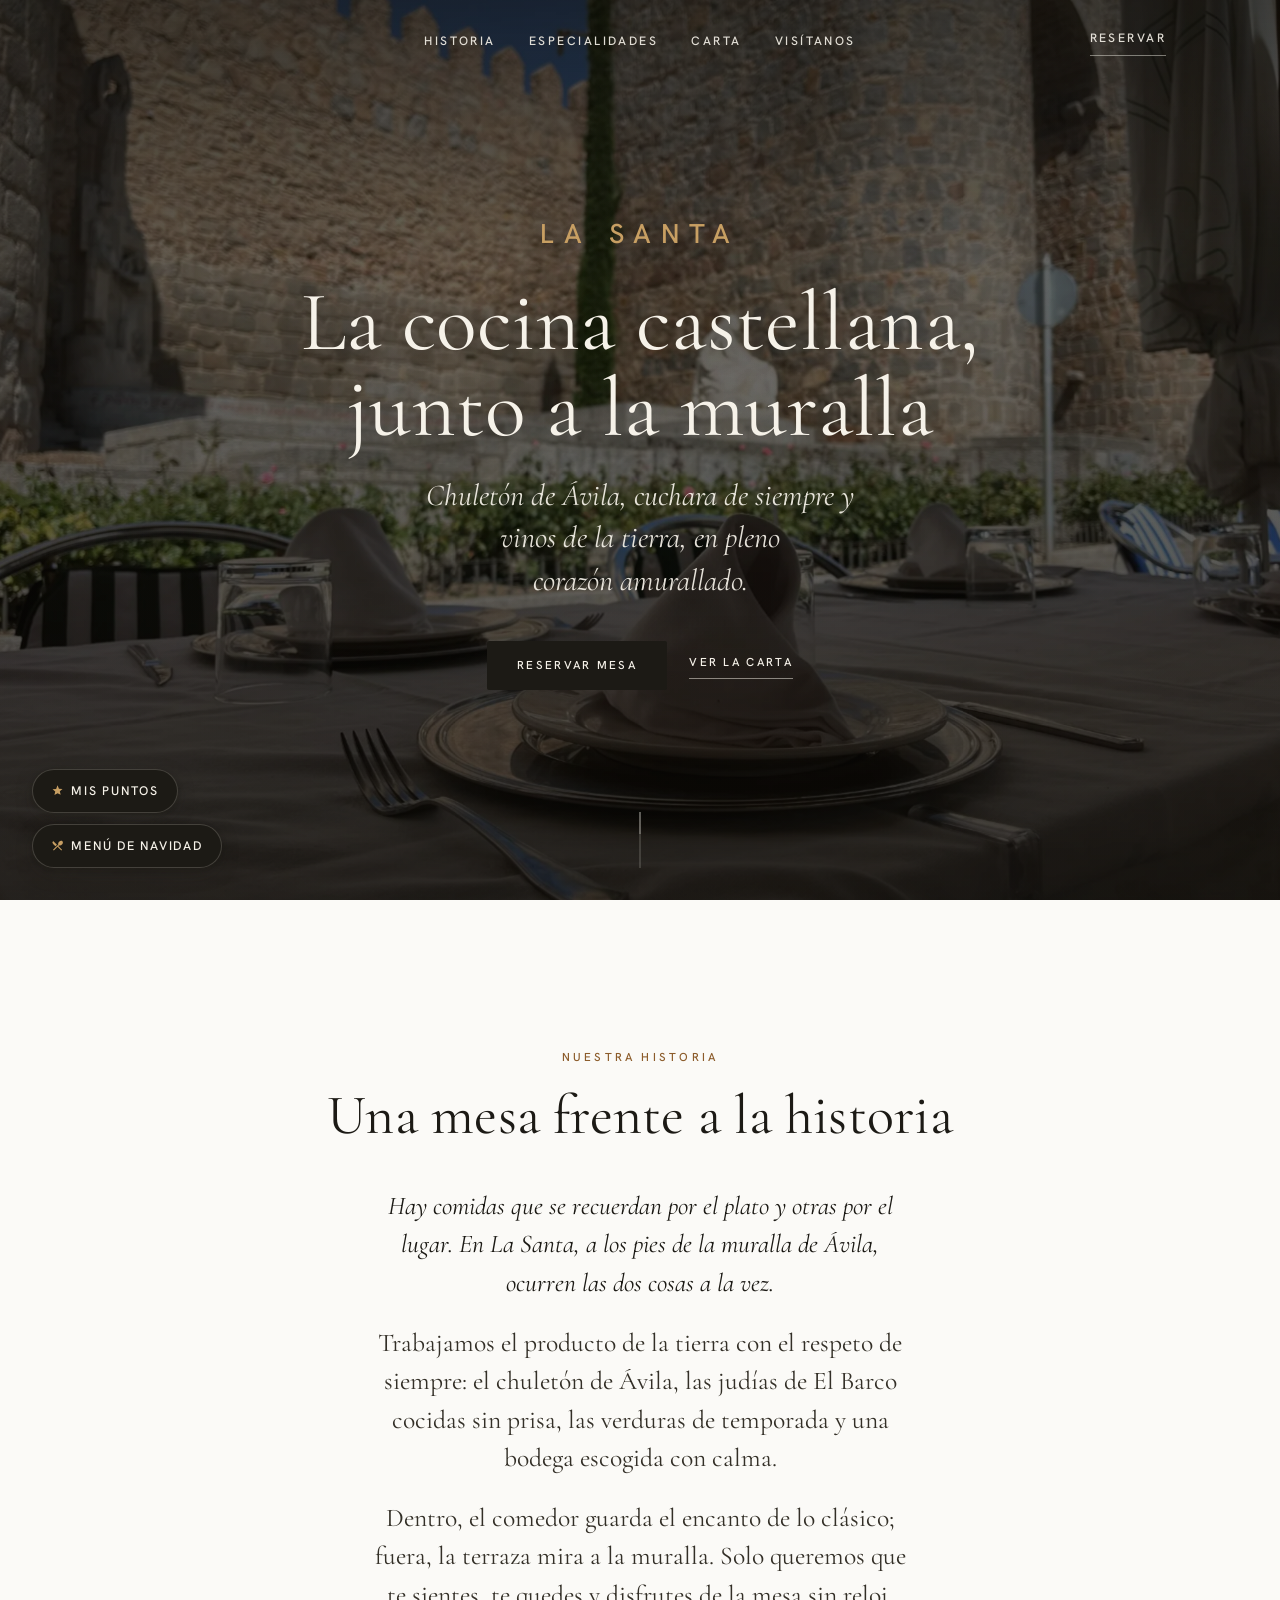
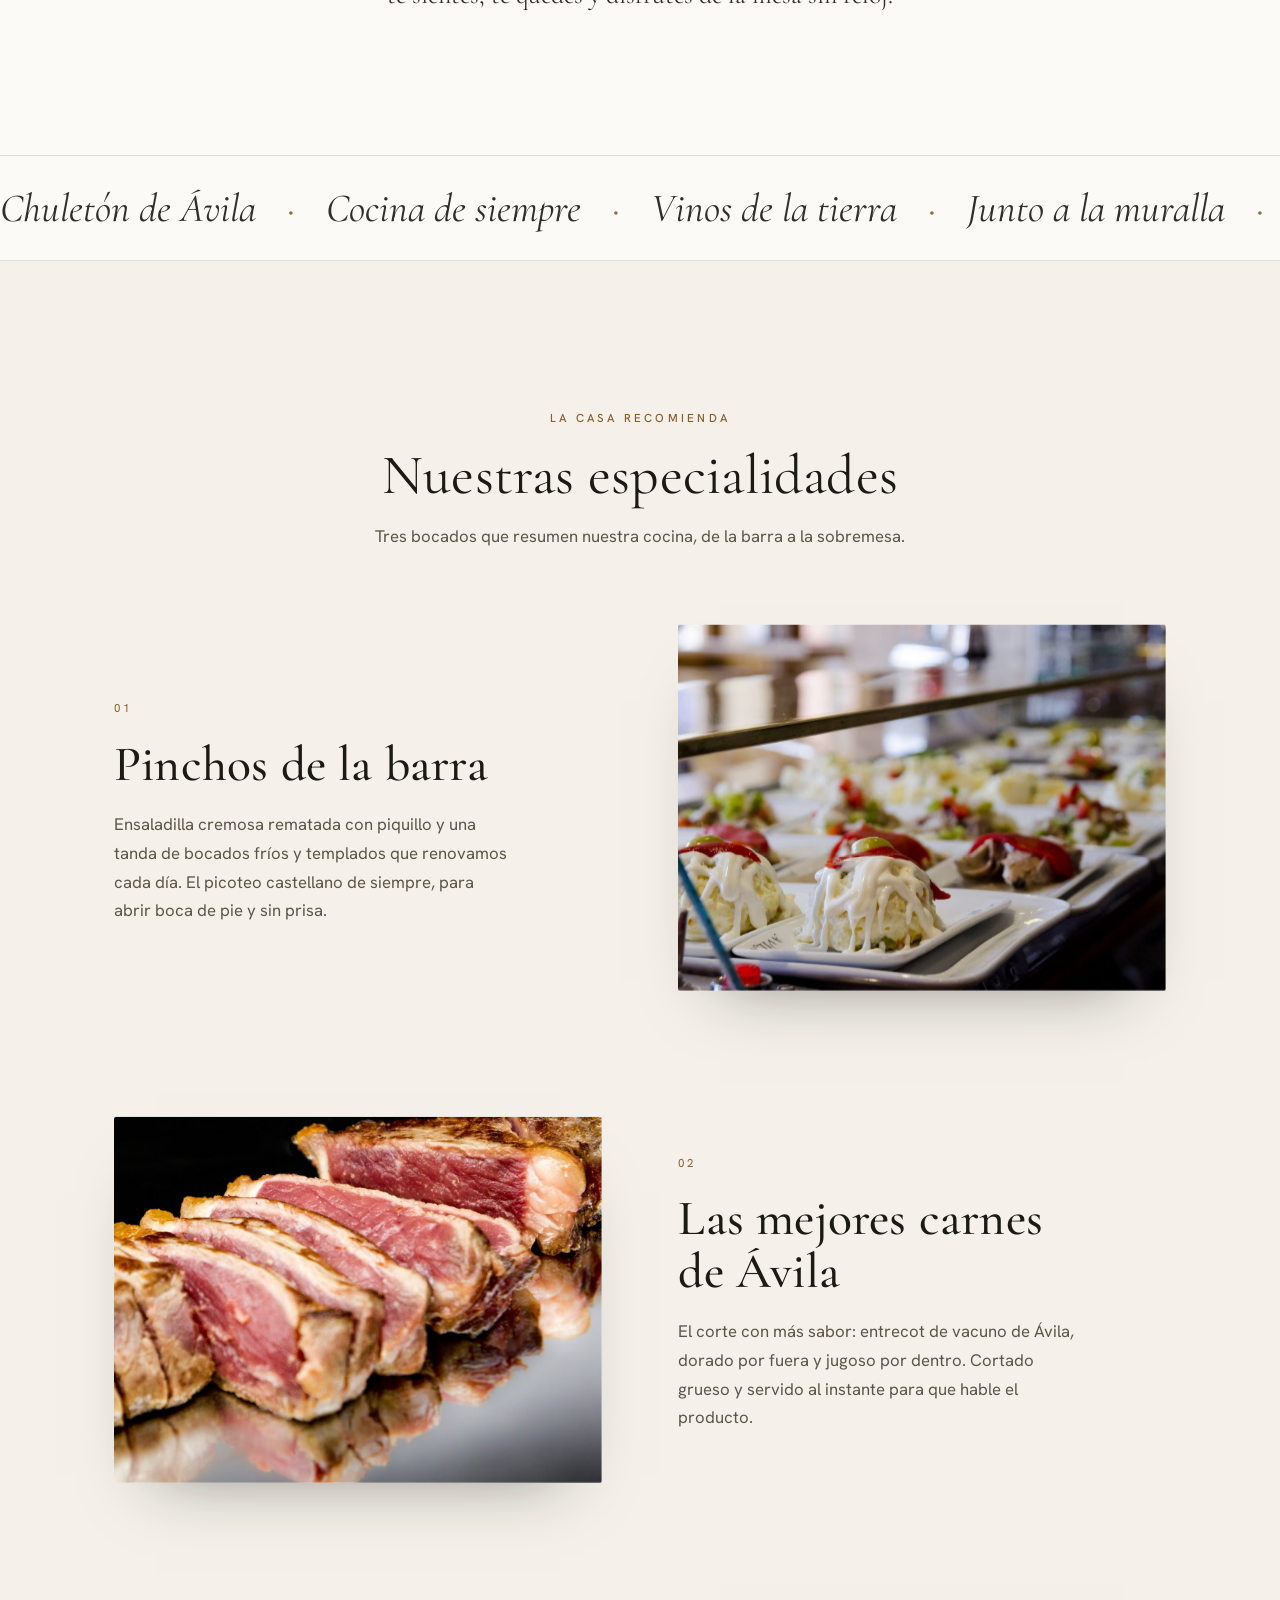
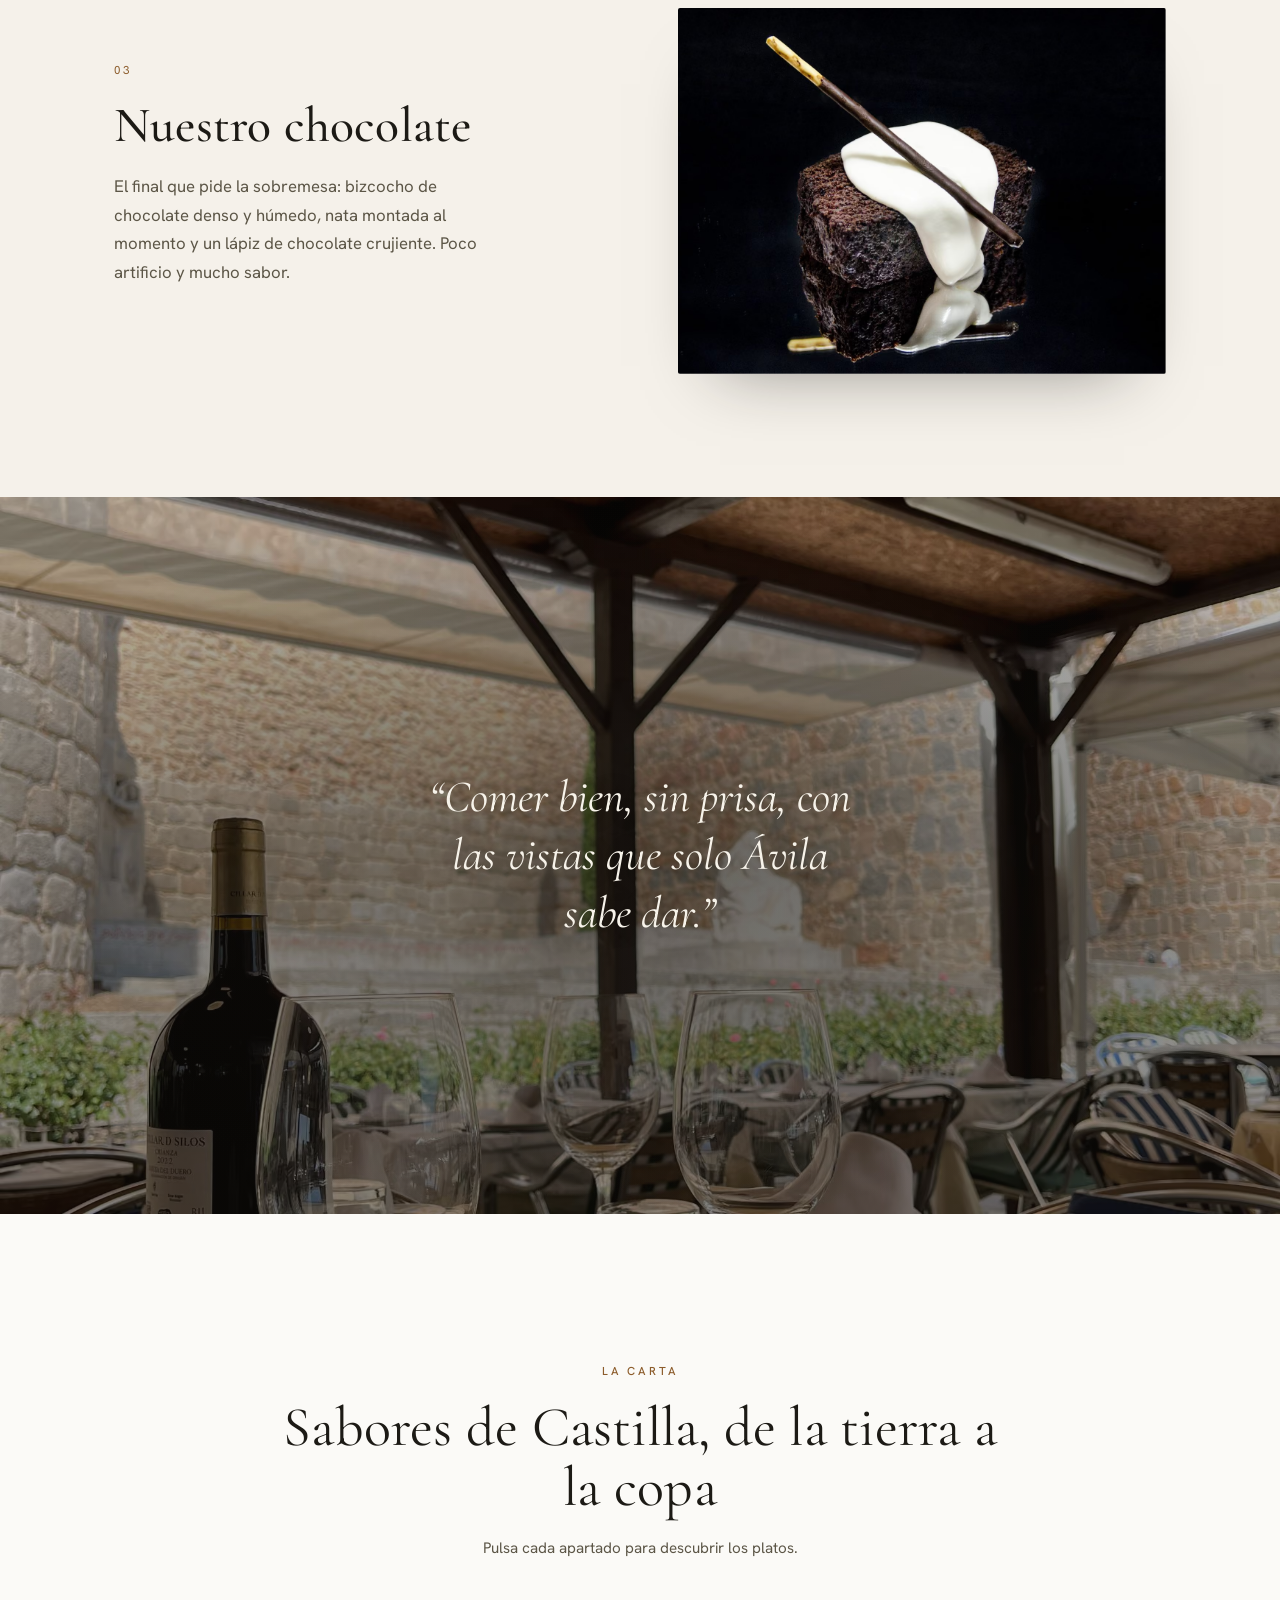
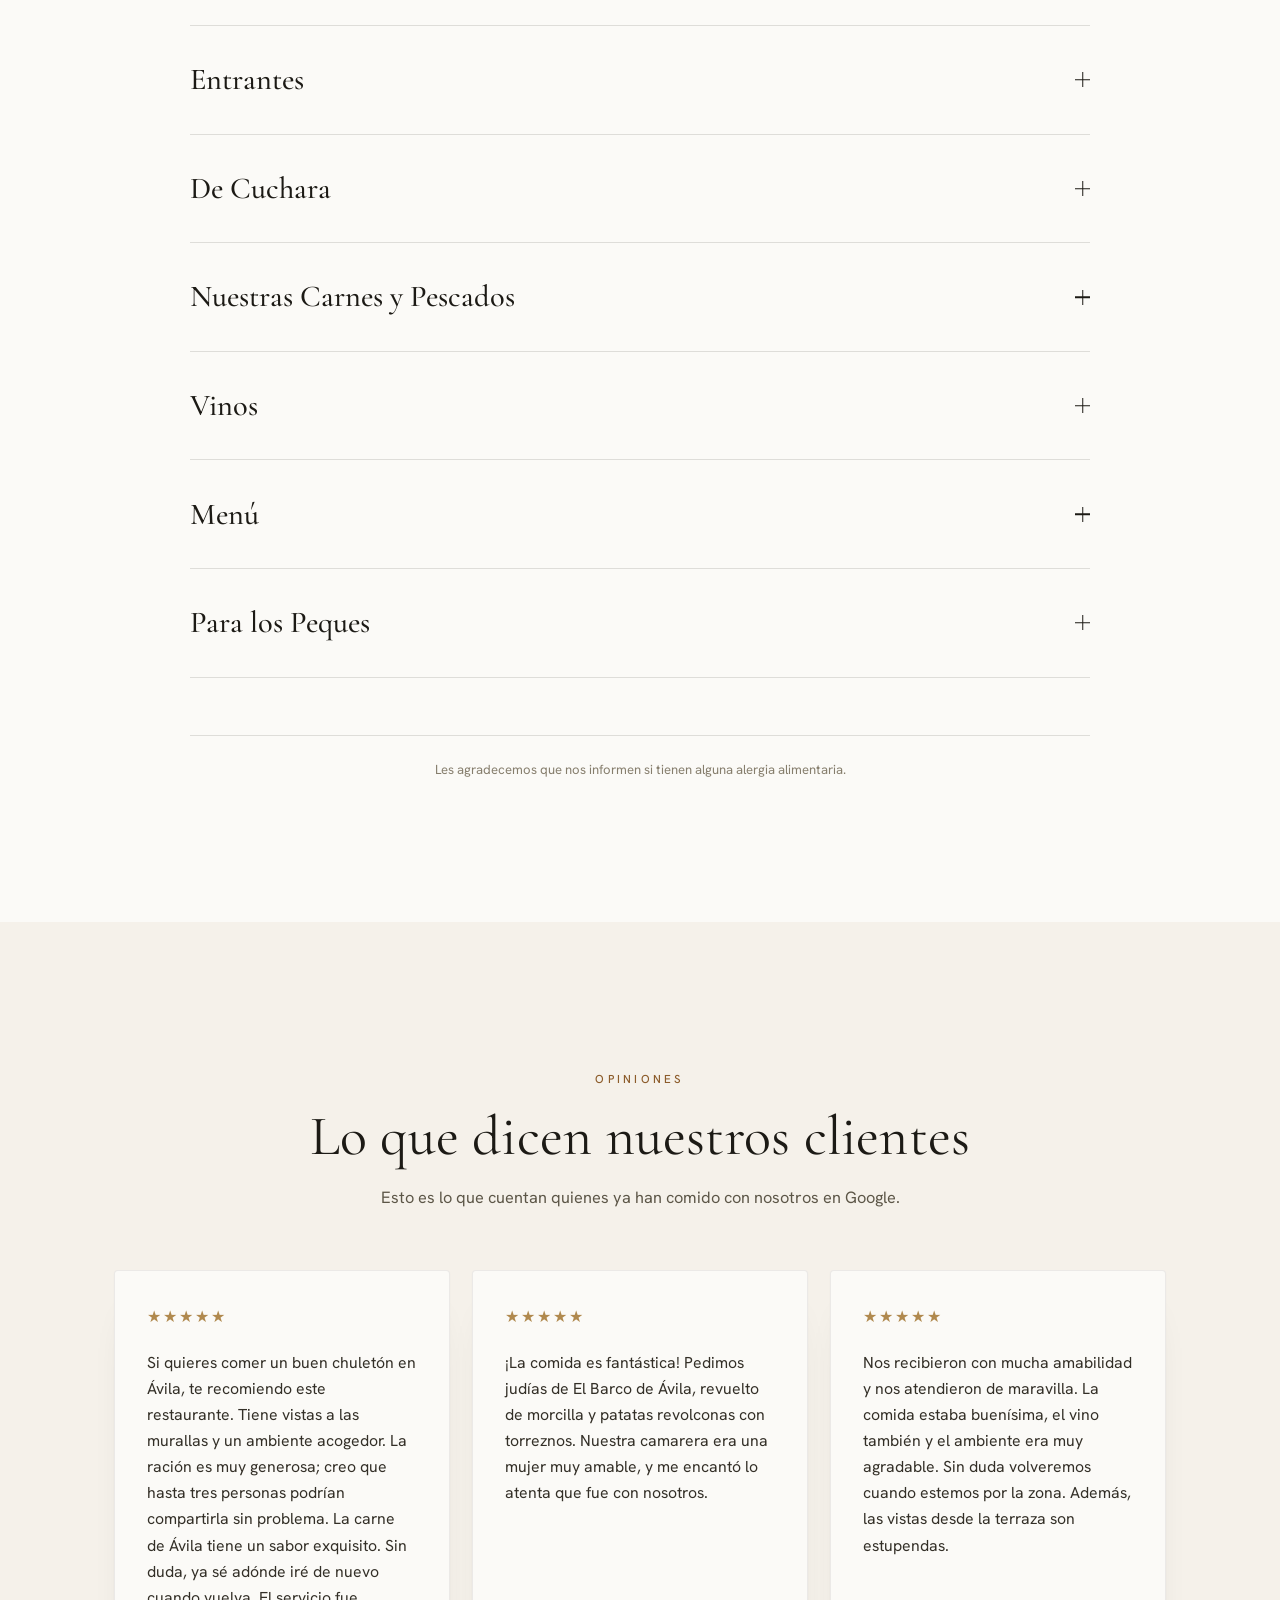
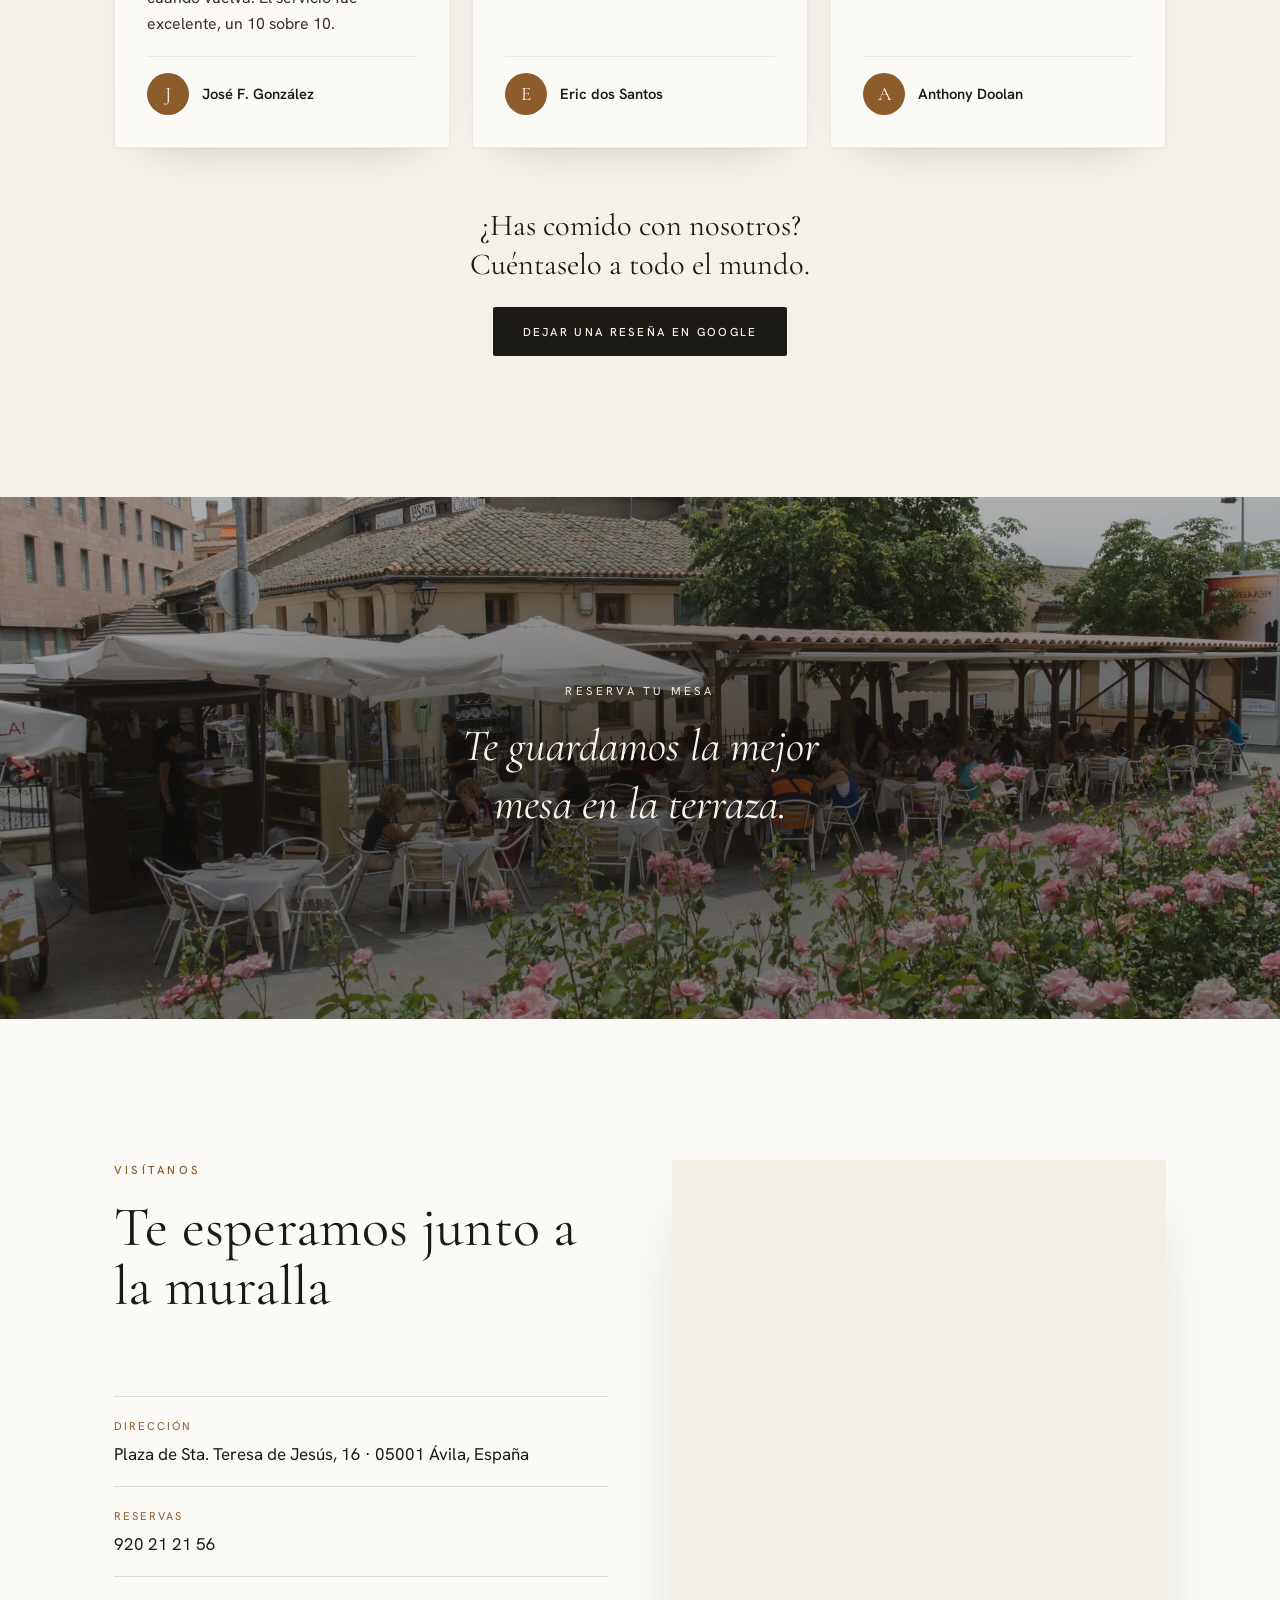
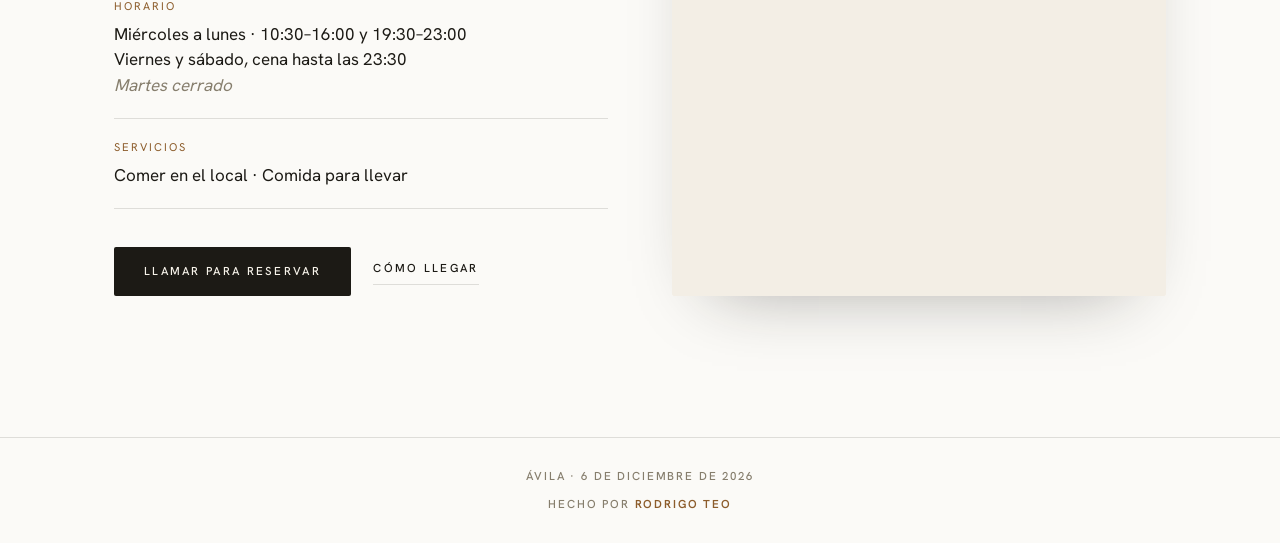
==== commit 33055af3: "Rodape mais curto e centralizado Remove o espaco de cima herdado do layout antigo e, em telas a part" ====
--- a/site/index.html
+++ b/site/index.html
@@ -35,7 +35,7 @@
 <link rel="preload" as="font" type="font/woff2" href="cormorant-italic.woff2" crossorigin>
 <link rel="preload" as="font" type="font/woff2" href="hanken.woff2" crossorigin>
 
-<link rel="stylesheet" href="styles.css?v=19">
+<link rel="stylesheet" href="styles.css?v=20">
 <link rel="preload" as="image" href="hero-2000.webp" type="image/webp" fetchpriority="high">
 
 <script>document.documentElement.classList.add('js');</script>
--- a/site/styles.css
+++ b/site/styles.css
@@ -341,8 +341,11 @@
    FOOTER
    ===================================================================== */
 /* padding-bottom: el texto queda por encima de los dos botones flotantes */
-.footer{border-top:1px solid var(--hair);background:var(--paper);padding-bottom:calc(clamp(1rem,3vw,2rem) + 88px + .7rem)}
-.footer__inner{display:flex;align-items:center;justify-content:space-between;gap:1rem 2rem;flex-wrap:wrap;padding-block:clamp(1.5rem,3vw,2.1rem)}
+/* Texto centrado: en pantallas anchas queda entre los botones flotantes y no necesita espacio extra.
+   En pantallas estrechas los botones ocupan su ancho, así que el padding-bottom lo deja por encima de ellos. */
+.footer{border-top:1px solid var(--hair);background:var(--paper);padding-top:0;padding-bottom:calc(clamp(1rem,3vw,2rem) + 88px + .7rem)}
+.footer__inner{display:flex;flex-direction:column;align-items:center;justify-content:center;text-align:center;gap:.45rem;padding-block:clamp(1.3rem,2.6vw,1.8rem)}
+@media (min-width:820px){.footer{padding-bottom:0}}
 .footer__meta,.footer__credit{margin:0;font-family:var(--sans);font-size:.72rem;font-weight:500;letter-spacing:.16em;text-transform:uppercase;color:var(--muted-2)}
 .footer__credit strong{font-weight:600;color:var(--copper)}
 .footer__credit a{color:inherit;transition:color .35s var(--ease)}
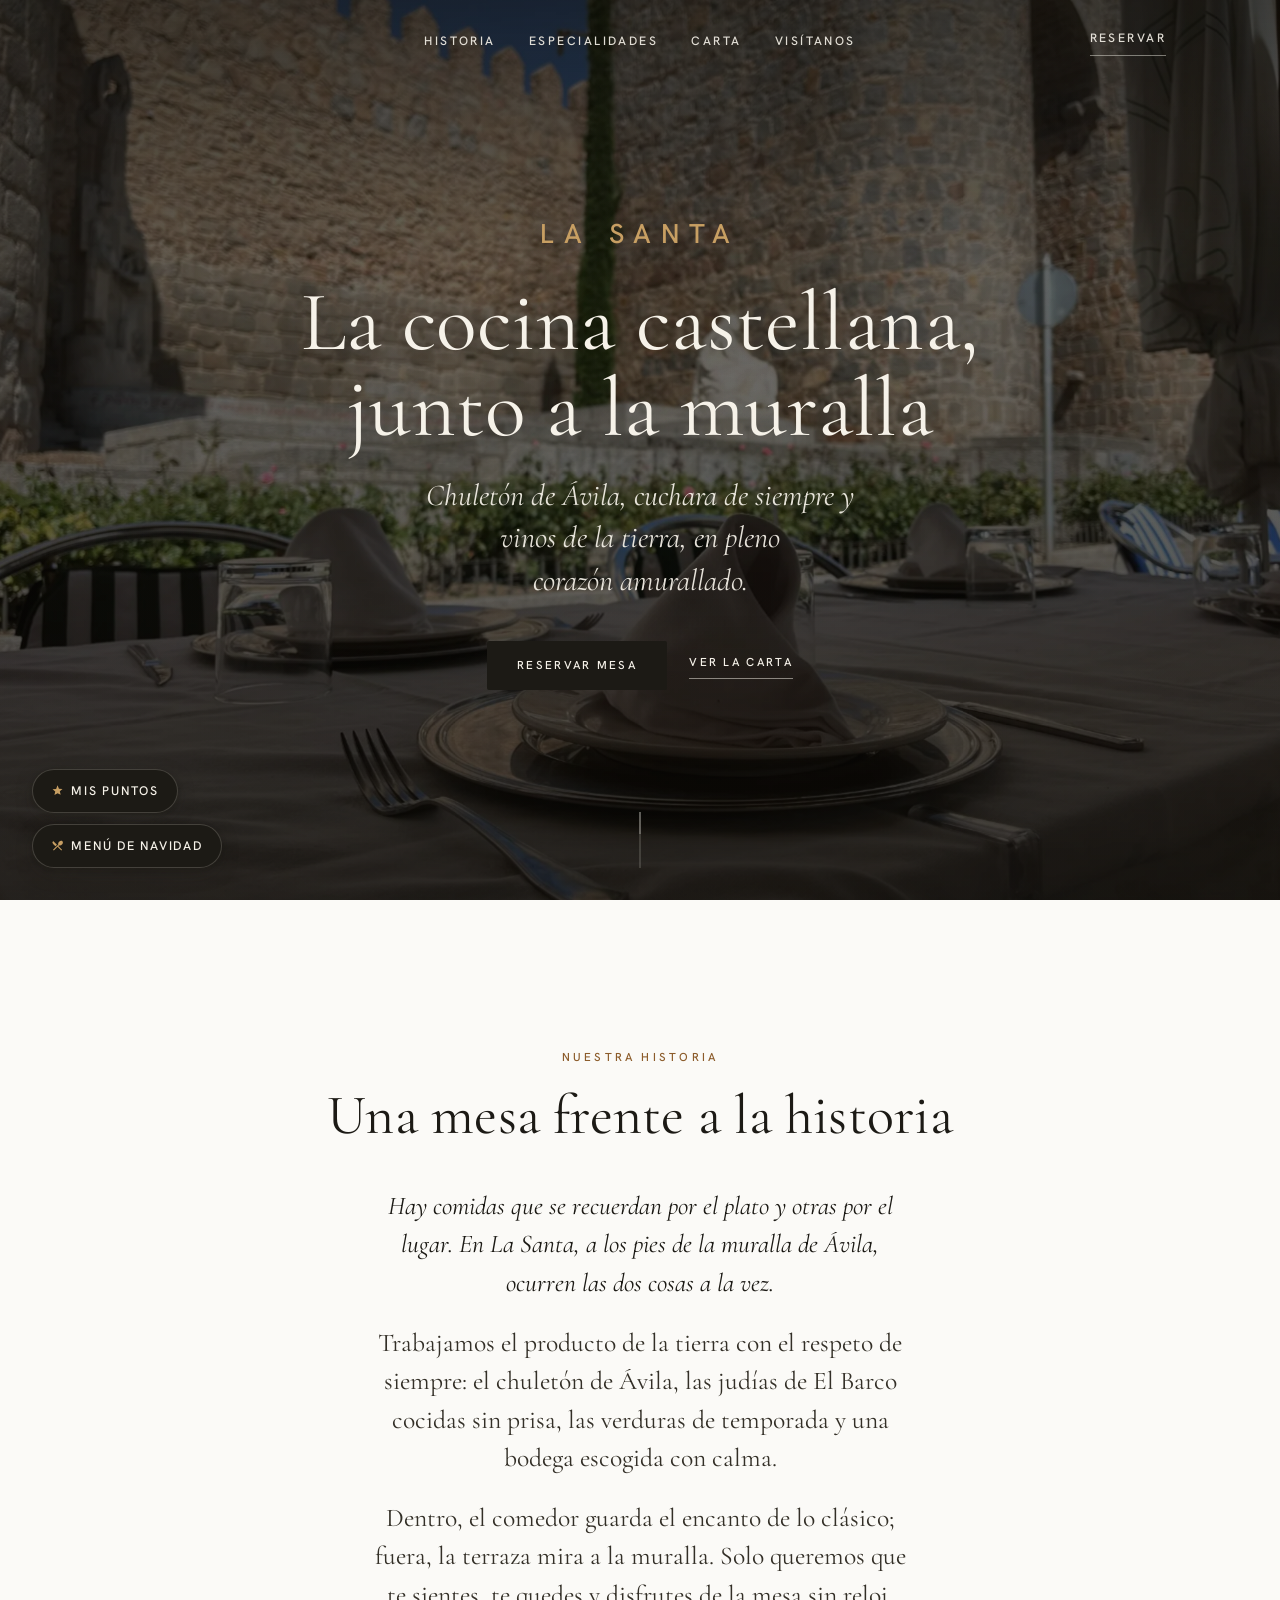
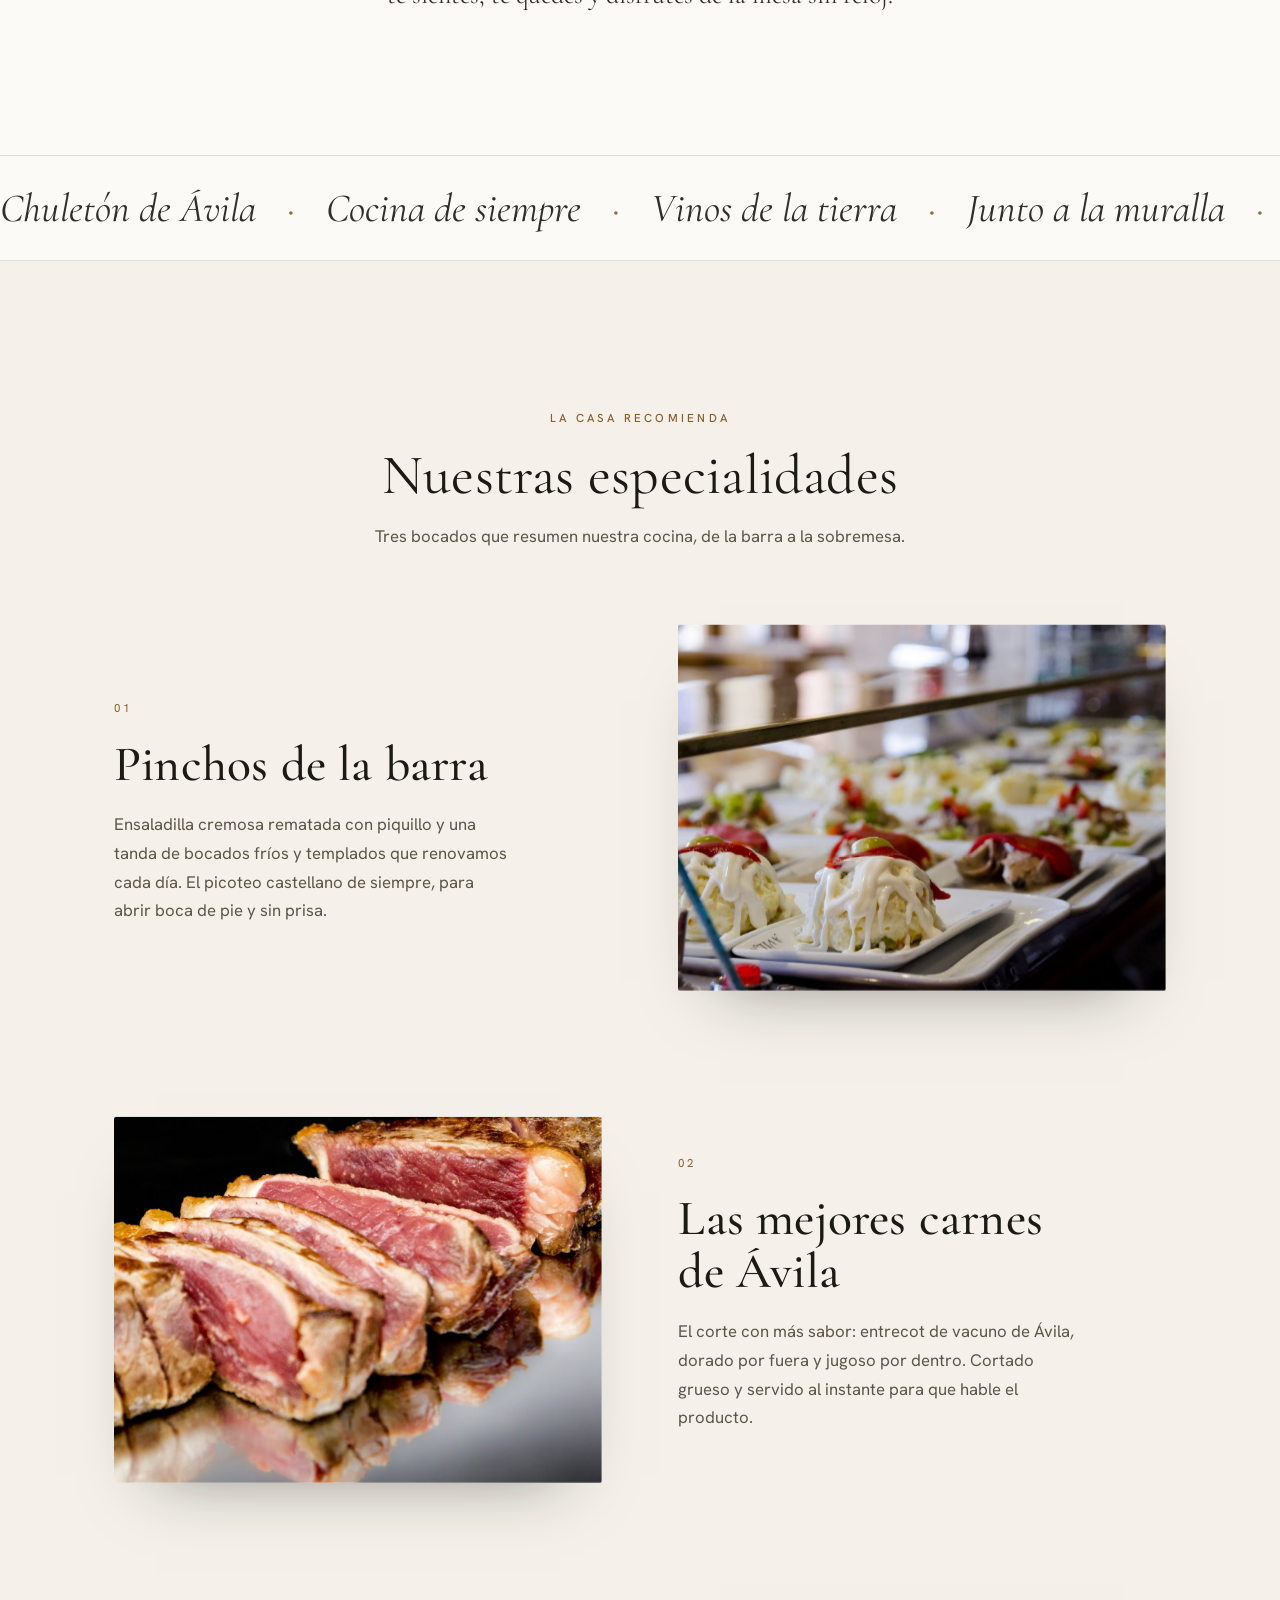
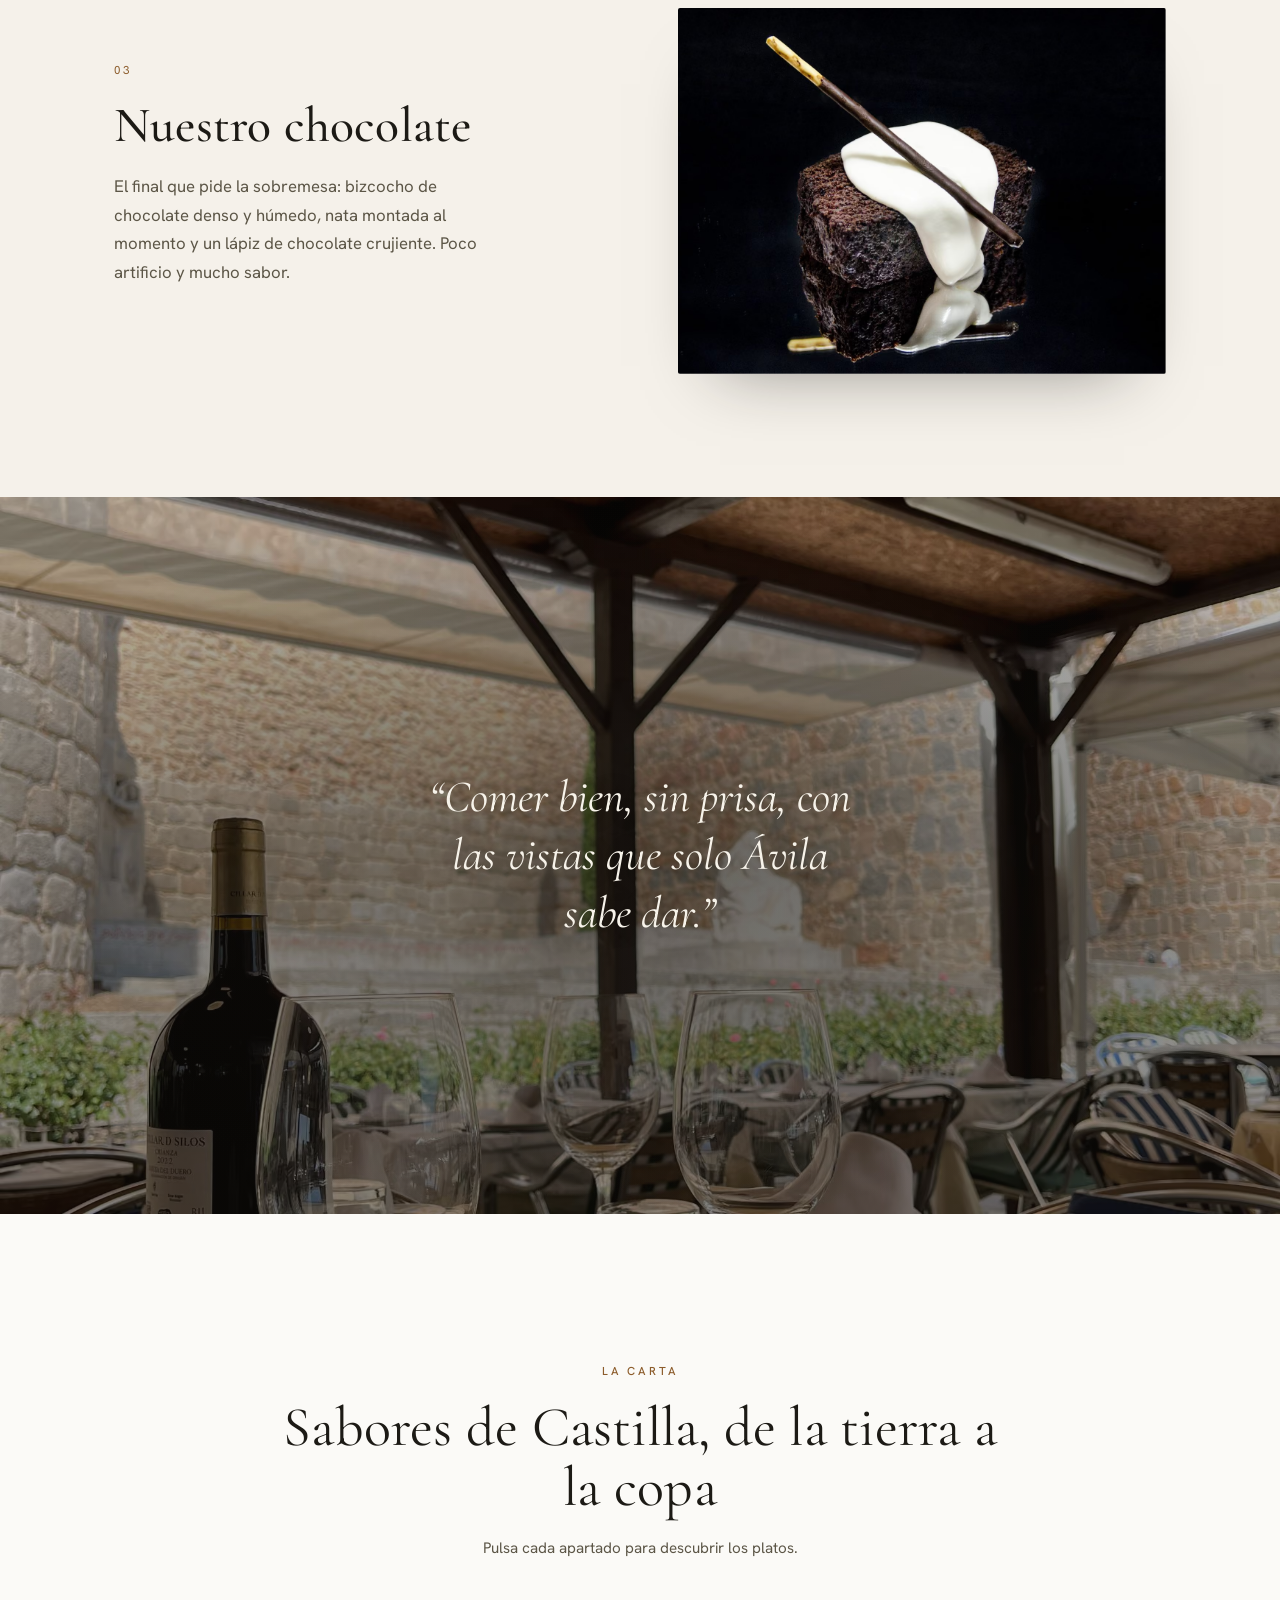
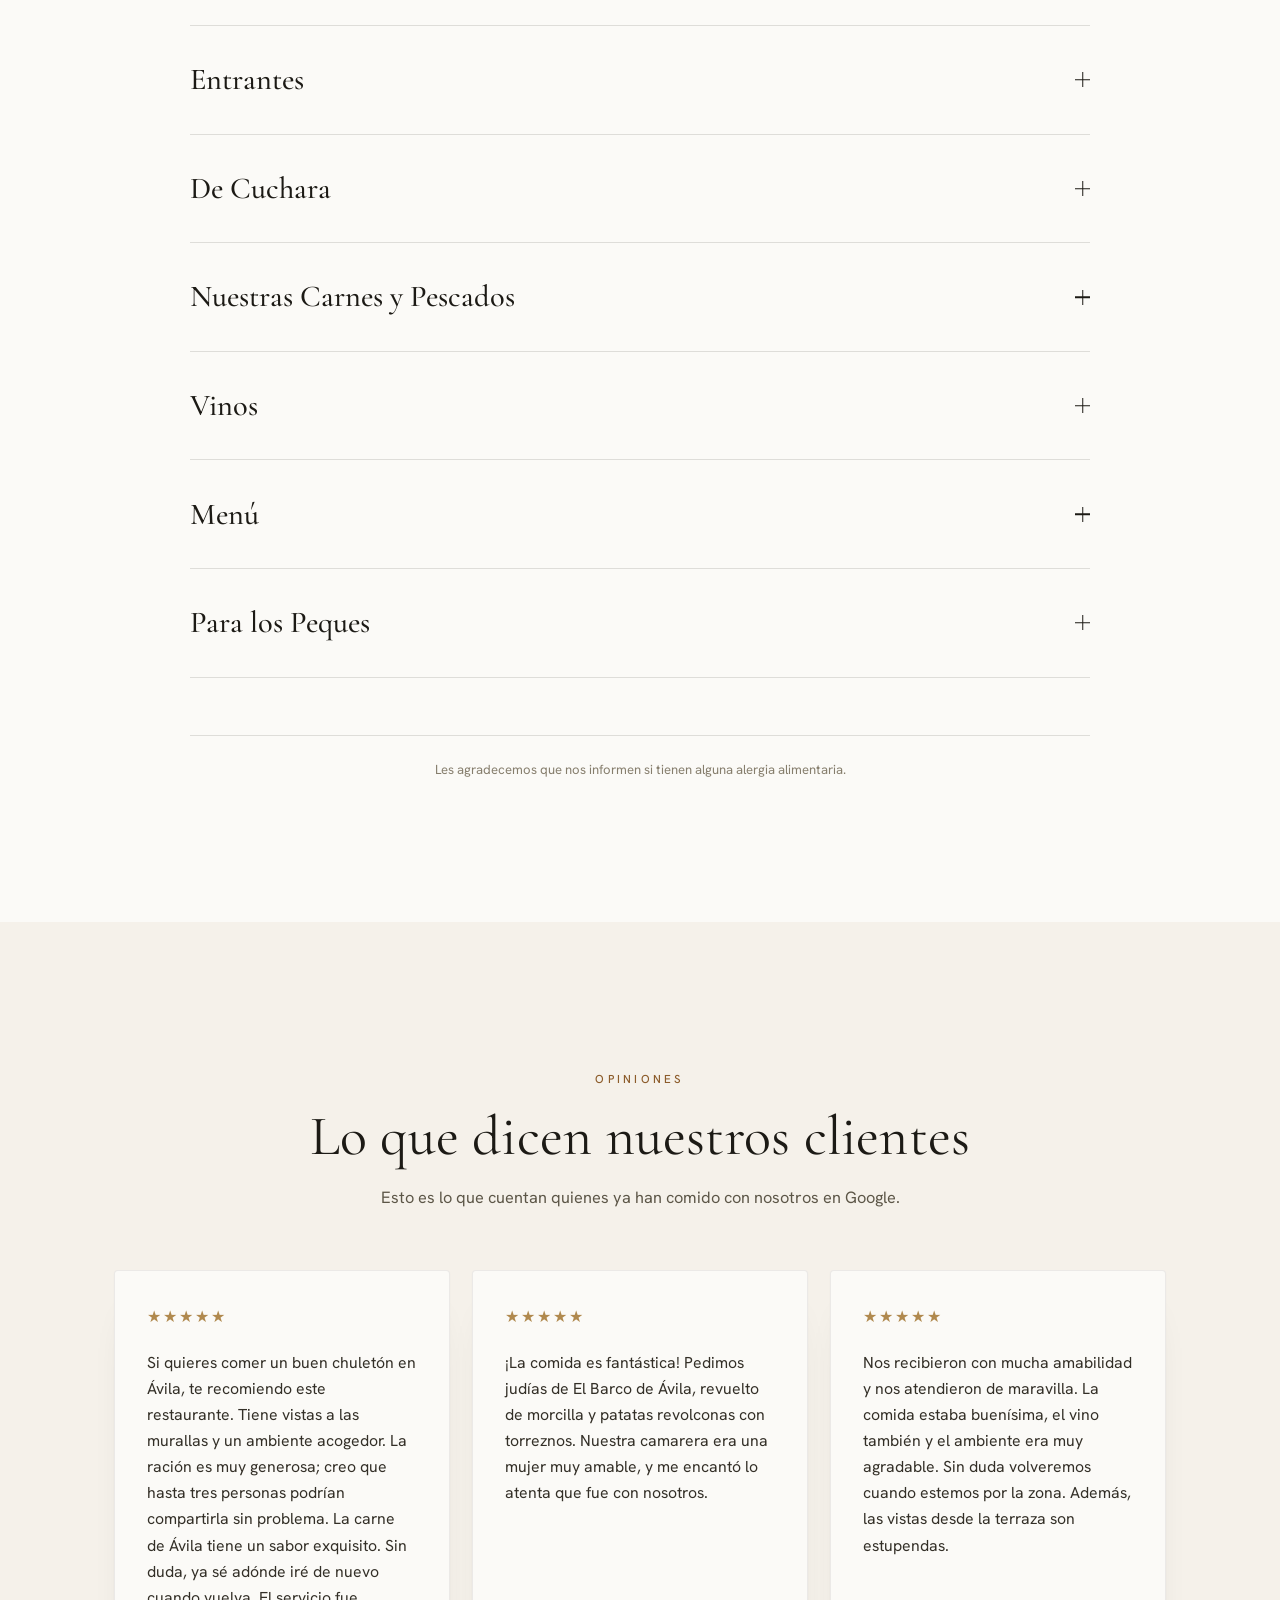
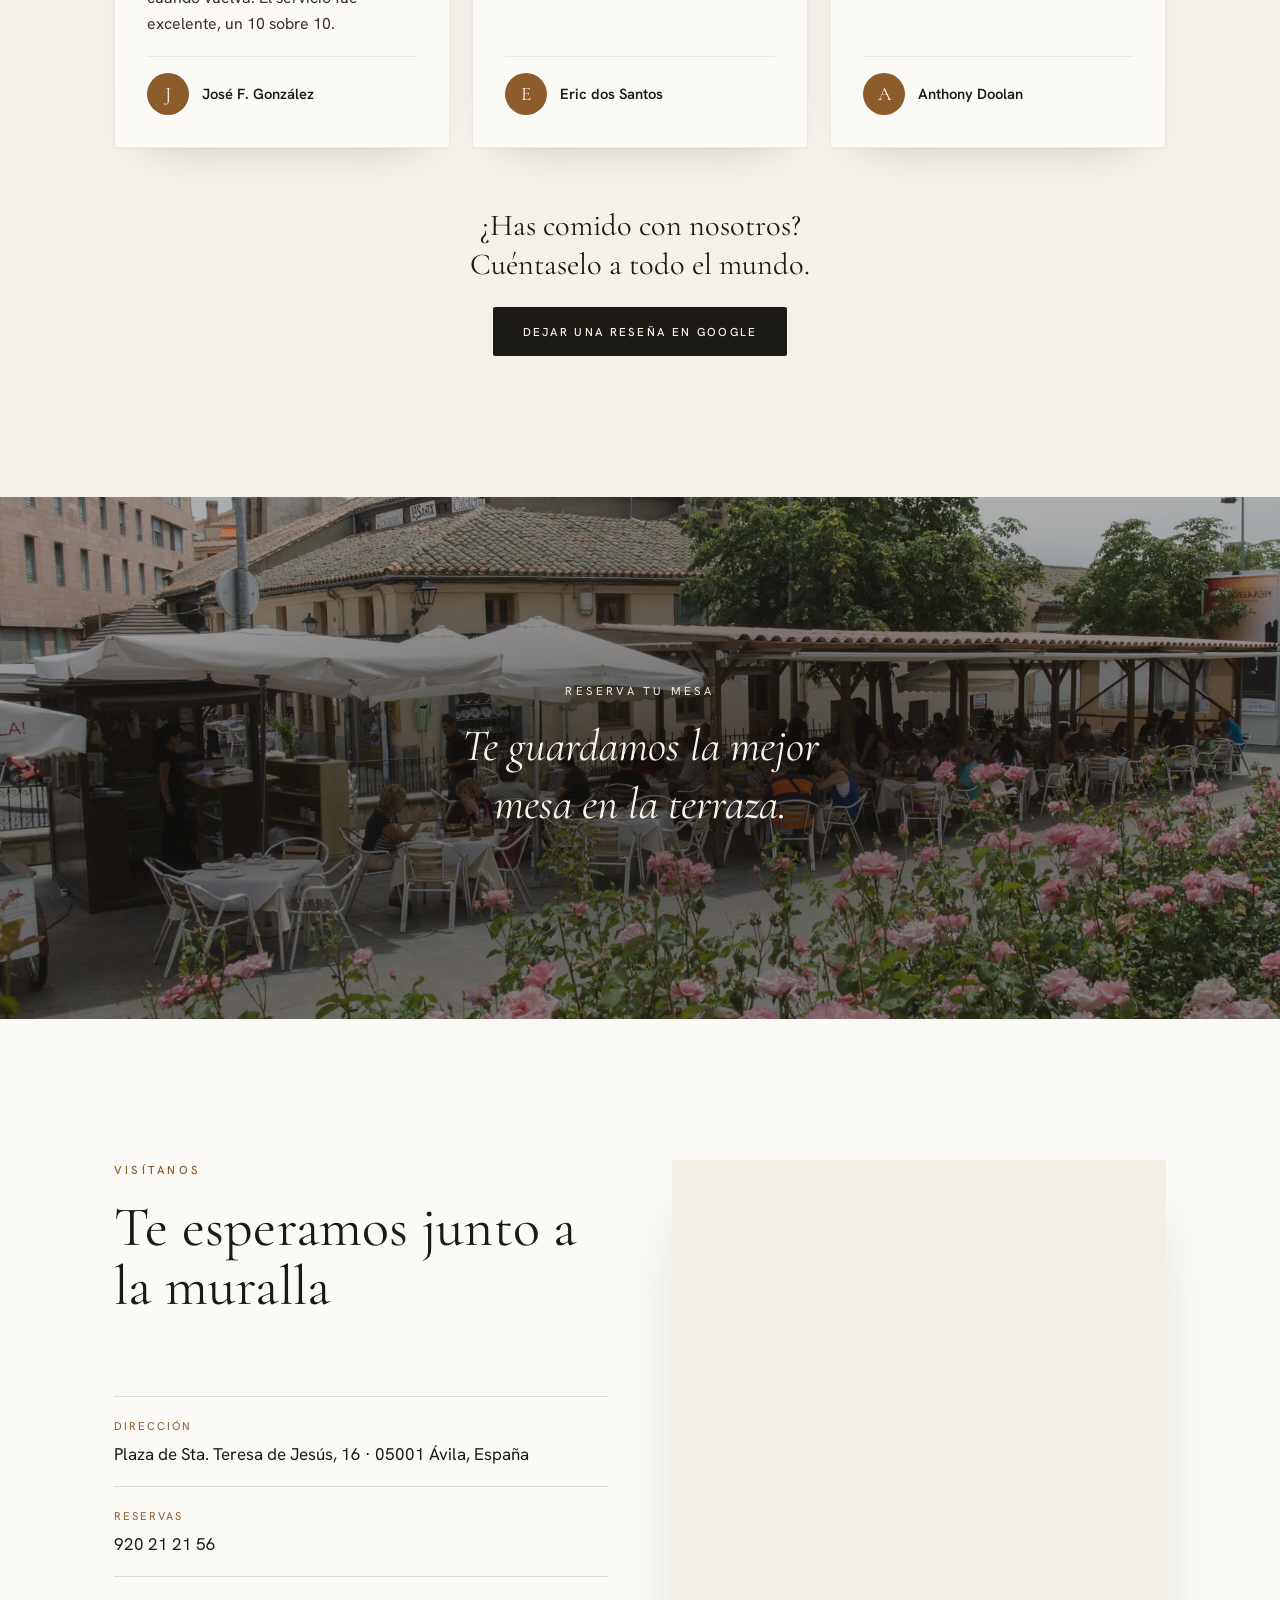
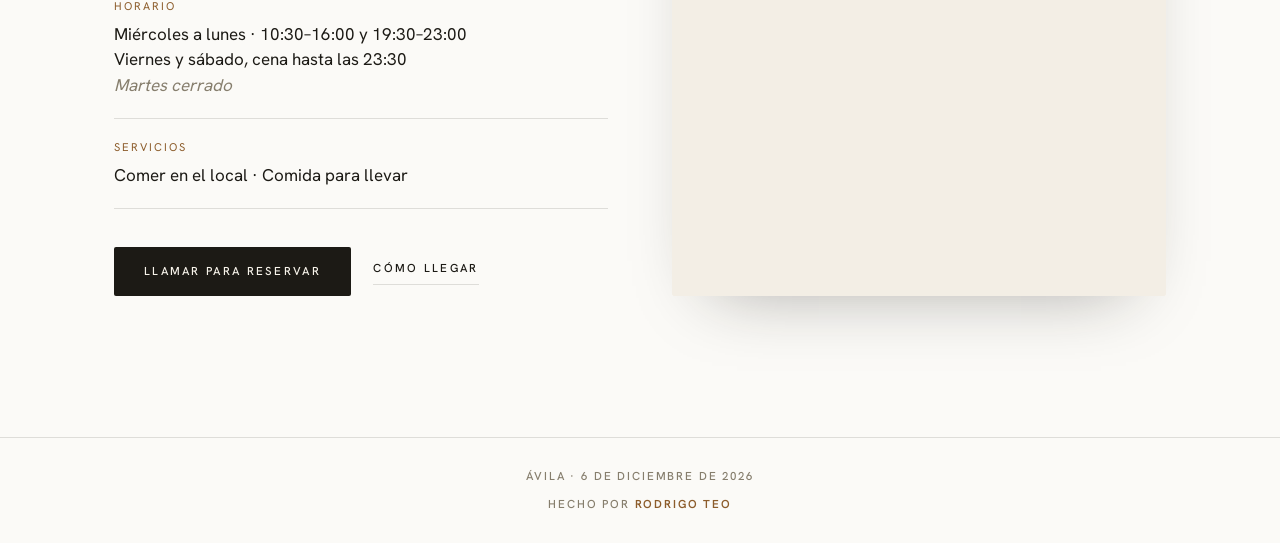
==== commit d2268437: "Topo mais rapido: fotos leves no celular e entrada so com CSS - Fotos do topo de 1200/1600px em tela" ====
--- a/site/index.html
+++ b/site/index.html
@@ -35,8 +35,9 @@
 <link rel="preload" as="font" type="font/woff2" href="cormorant-italic.woff2" crossorigin>
 <link rel="preload" as="font" type="font/woff2" href="hanken.woff2" crossorigin>
 
-<link rel="stylesheet" href="styles.css?v=20">
-<link rel="preload" as="image" href="hero-2000.webp" type="image/webp" fetchpriority="high">
+<link rel="stylesheet" href="styles.css?v=21">
+<link rel="preload" as="image" href="hero-1200.webp" type="image/webp" fetchpriority="high" media="(max-width: 768px)">
+<link rel="preload" as="image" href="hero-2000.webp" type="image/webp" fetchpriority="high" media="(min-width: 769px)">
 
 <script>document.documentElement.classList.add('js');</script>
 <noscript><style>.acc__panel{max-height:none!important}.reveal-group>*,[data-reveal],[data-hero]{opacity:1!important;transform:none!important}.hero__slide{opacity:1!important}</style></noscript>
@@ -562,6 +563,6 @@
 </a>
 <!-- ===== /Botón flotante ===== -->
 
-<script src="script.js?v=3" defer></script>
+<script src="script.js?v=4" defer></script>
 </body>
 </html>
--- a/site/styles.css
+++ b/site/styles.css
@@ -140,8 +140,15 @@
 .hero__slide.is-active{opacity:1;animation:kenburns 8s ease-out both}
 @keyframes kenburns{from{transform:scale(1.001)}to{transform:scale(1.085)}}
 .hero__slide--1{background-image:url('hero-2000.jpg');background-image:image-set(url('hero-2000.webp') type('image/webp'),url('hero-2000.jpg') type('image/jpeg'))}
-.hero__slide--2{background-image:url('terrace2-wide.jpg');background-image:image-set(url('terrace2-wide.avif') type('image/avif'),url('terrace2-wide.webp') type('image/webp'),url('terrace2-wide.jpg') type('image/jpeg'))}
-.hero__slide--3{background-image:url('dining-2000.jpg');background-image:image-set(url('dining-2000.avif') type('image/avif'),url('dining-2000.webp') type('image/webp'),url('dining-2000.jpg') type('image/jpeg'))}
+/* las diapositivas 2 y 3 solo se descargan cuando script.js añade .is-loaded (tras cargar la página) */
+.hero__slide--2.is-loaded{background-image:url('terrace2-wide.jpg');background-image:image-set(url('terrace2-wide.avif') type('image/avif'),url('terrace2-wide.webp') type('image/webp'),url('terrace2-wide.jpg') type('image/jpeg'))}
+.hero__slide--3.is-loaded{background-image:url('dining-2000.jpg');background-image:image-set(url('dining-2000.avif') type('image/avif'),url('dining-2000.webp') type('image/webp'),url('dining-2000.jpg') type('image/jpeg'))}
+/* móvil y tableta: fotos más ligeras */
+@media (max-width:768px){
+  .hero__slide--1{background-image:url('hero-1200.jpg');background-image:image-set(url('hero-1200.webp') type('image/webp'),url('hero-1200.jpg') type('image/jpeg'))}
+  .hero__slide--2.is-loaded{background-image:url('terrace2-1600.jpg');background-image:image-set(url('terrace2-1600.avif') type('image/avif'),url('terrace2-1600.webp') type('image/webp'),url('terrace2-1600.jpg') type('image/jpeg'))}
+  .hero__slide--3.is-loaded{background-image:url('dining-1200.jpg');background-image:image-set(url('dining-1200.avif') type('image/avif'),url('dining-1200.webp') type('image/webp'),url('dining-1200.jpg') type('image/jpeg'))}
+}
 .hero__scrim{position:absolute;inset:0;z-index:-1;background:
   radial-gradient(135% 105% at 50% 50%, rgba(12,10,7,.22), rgba(12,10,7,.5) 100%),
   linear-gradient(180deg, rgba(12,10,7,.5) 0%, rgba(12,10,7,.2) 30%, rgba(12,10,7,.28) 62%, rgba(12,10,7,.52) 100%)}
@@ -149,11 +156,12 @@
 .hero__title{font-family:var(--serif);font-weight:400;color:var(--cream);font-size:var(--fs-h1);line-height:1.02;letter-spacing:.005em;margin:1.3rem 0 1.5rem;text-shadow:0 2px 30px rgba(0,0,0,.28)}
 .hero__lead{color:rgba(247,243,234,.92);font-family:var(--serif);font-size:var(--fs-lead);line-height:1.4;font-style:italic;max-width:34ch;margin-inline:auto}
 .hero__actions{display:flex;flex-wrap:wrap;gap:1.4rem;justify-content:center;align-items:center;margin-top:2.4rem}
-.js [data-hero]{opacity:0;transform:translateY(24px);transition:opacity 1s var(--ease-out),transform 1s var(--ease-out)}
-.js [data-hero].is-in{opacity:1;transform:none}
-[data-hero="2"]{transition-delay:.12s!important}
-[data-hero="3"]{transition-delay:.26s!important}
-[data-hero="4"]{transition-delay:.4s!important}
+/* entrada del hero solo con CSS: empieza en el primer pintado, sin esperar a script.js */
+.js [data-hero]{animation:heroIn 1s var(--ease-out) both}
+[data-hero="2"]{animation-delay:.12s}
+[data-hero="3"]{animation-delay:.26s}
+[data-hero="4"]{animation-delay:.4s}
+@keyframes heroIn{from{opacity:0;transform:translateY(24px)}to{opacity:1;transform:none}}
 .hero__scroll{position:absolute;bottom:2rem;left:50%;transform:translateX(-50%);width:1px;height:56px;background:rgba(247,243,234,.3);overflow:hidden}
 .hero__scroll span{position:absolute;top:0;left:0;width:100%;height:40%;background:var(--cream);animation:scrollDot 2.2s var(--ease) infinite}
 @keyframes scrollDot{0%{transform:translateY(-100%)}60%,100%{transform:translateY(260%)}}
